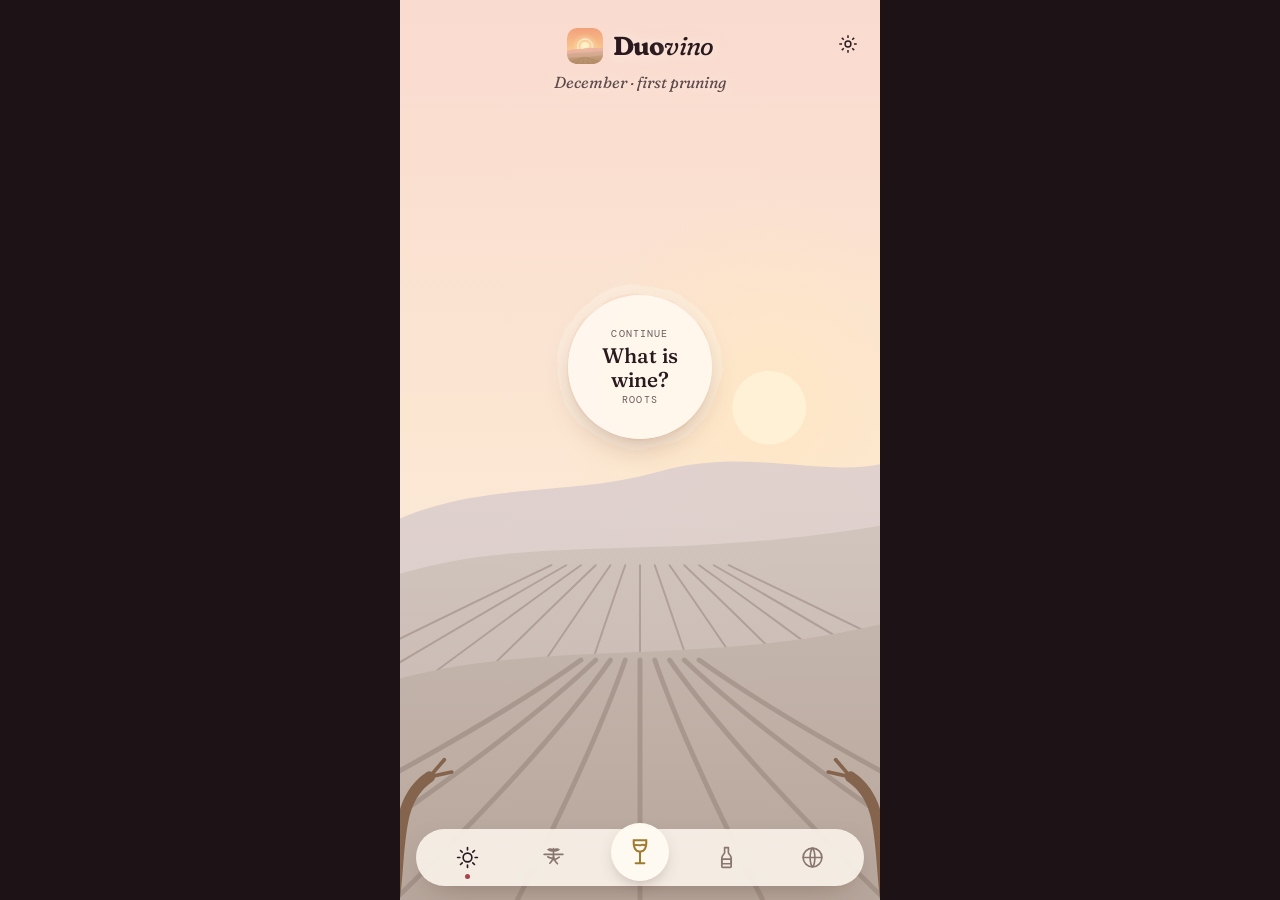
==== index.html @ 75fb07a3 "Add the Limestone chapter and the aromatic & classic whites - Roots, Limestone (3.1–3.7): making whi" ====
<!doctype html>
<html lang="en">
<head>
  <meta charset="utf-8">
  <meta name="viewport" content="width=device-width, initial-scale=1, viewport-fit=cover">
  <meta name="theme-color" content="#fbf6ea">
  <meta name="apple-mobile-web-app-capable" content="yes">
  <meta name="apple-mobile-web-app-status-bar-style" content="default">
  <meta name="apple-mobile-web-app-title" content="Duovino">
  <title>Duovino</title>
  <link rel="manifest" href="manifest.webmanifest">
  <link rel="icon" href="icon.svg" type="image/svg+xml">
  <link rel="apple-touch-icon" href="icon.svg">
  <link rel="preconnect" href="https://fonts.googleapis.com">
  <link rel="preconnect" href="https://fonts.gstatic.com" crossorigin>
  <link href="https://fonts.googleapis.com/css2?family=DM+Mono:wght@400;500&family=Fraunces:ital,opsz,wght,SOFT,WONK@0,9..144,300..800,0..100,0..1;1,9..144,300..800,0..100,0..1&display=swap" rel="stylesheet">
  <link rel="stylesheet" href="styles.css">
</head>
<body>
  <!-- Shared SVG filters: organic wine-stain edges and paper grain -->
  <svg width="0" height="0" style="position:absolute" aria-hidden="true">
    <defs>
      <filter id="stain" x="-20%" y="-20%" width="140%" height="140%">
        <feTurbulence type="fractalNoise" baseFrequency="0.035" numOctaves="2" seed="7" result="n"/>
        <feDisplacementMap in="SourceGraphic" in2="n" scale="7" xChannelSelector="R" yChannelSelector="G"/>
      </filter>
      <filter id="wobble" x="-10%" y="-10%" width="120%" height="120%">
        <feTurbulence type="fractalNoise" baseFrequency="0.06" numOctaves="1" seed="2" result="n"/>
        <feDisplacementMap in="SourceGraphic" in2="n" scale="2.5"/>
      </filter>
      <filter id="mapwobble" x="-5%" y="-5%" width="110%" height="110%">
        <feTurbulence type="fractalNoise" baseFrequency="0.02" numOctaves="2" seed="4" result="n"/>
        <feDisplacementMap in="SourceGraphic" in2="n" scale="6"/>
      </filter>
      <filter id="paper">
        <feTurbulence type="fractalNoise" baseFrequency=".8" numOctaves="3" result="n"/>
        <feColorMatrix in="n" values="0 0 0 0 .45  0 0 0 0 .35  0 0 0 0 .25  0 0 0 .07 0"/>
        <feComposite in2="SourceGraphic" operator="in"/>
      </filter>
      <pattern id="dust" width="6" height="6" patternUnits="userSpaceOnUse">
        <circle cx="1" cy="1" r=".7" fill="#d9d2c4"/><circle cx="4" cy="3.5" r=".5" fill="#cfc6b6"/><circle cx="2.5" cy="5" r=".4" fill="#e6dfd2"/>
      </pattern>
    </defs>
  </svg>
  <main id="app" aria-live="polite"></main>
  <div id="overlay"></div>
  <script src="data.js"></script>
  <script src="syllabus.js"></script>
  <script src="champagne.js"></script>
  <script src="wines.js"></script>
  <script src="grapes.js"></script>
  <script src="grapes-core.js"></script>
  <script src="grapes-med.js"></script>
  <script src="grapes-aromatic.js"></script>
  <script src="labels.js"></script>
  <script src="scenes.js"></script>
  <script src="app.js"></script>
</body>
</html>
---- styles.css ----
/* Duovino: paper, ink, wine. */
:root {
  --ink: #2a1a1f;
  --ink-soft: #6a5458;
  --paper: #f5eee2;
  --paper-2: #ece2d1;
  --wine: #7b2a2a;
  --serif: 'Fraunces', 'Iowan Old Style', Georgia, serif;
  --mono: 'DM Mono', ui-monospace, 'SF Mono', Menlo, monospace;
  --grain: url("data:image/svg+xml;utf8,<svg xmlns='http://www.w3.org/2000/svg' width='160' height='160'><filter id='n'><feTurbulence type='fractalNoise' baseFrequency='.9' numOctaves='3' stitchTiles='stitch'/><feColorMatrix values='0 0 0 0 .2  0 0 0 0 .12  0 0 0 0 .1  0 0 0 .09 0'/></filter><rect width='100%' height='100%' filter='url(%23n)'/></svg>");
  --safe-top: env(safe-area-inset-top, 0px);
  --safe-bot: env(safe-area-inset-bottom, 0px);
}
* { box-sizing: border-box; -webkit-tap-highlight-color: transparent; }
html, body { margin: 0; }
body {
  background: #1d1215;
  color: var(--ink);
  font-family: var(--serif);
  font-optical-sizing: auto;
  font-variation-settings: 'SOFT' 50;
  -webkit-font-smoothing: antialiased;
}
#app { max-width: 480px; margin: 0 auto; min-height: 100dvh; background: var(--paper) var(--grain); position: relative; overflow-x: hidden; }
button { font: inherit; color: inherit; background: none; border: 0; padding: 0; cursor: pointer; }
.mono, .eyebrow, .zone-label { font-family: var(--mono); letter-spacing: .08em; text-transform: uppercase; font-size: 11px; }
.eyebrow { color: var(--ink-soft); margin: 0 0 6px; }
h1, h2, h3 { font-weight: 600; margin: 0; letter-spacing: -.01em; }
em { font-style: italic; }

.icon-btn { width: 40px; height: 40px; display: grid; place-items: center; border-radius: 50%; color: inherit; }
.icon-btn:active { background: rgba(0,0,0,.08); }
.primary {
  display: block; width: 100%; padding: 16px 20px; border-radius: 999px;
  background: var(--ink); color: var(--paper); font-weight: 600; font-size: 17px;
  box-shadow: 0 3px 0 rgba(0,0,0,.25); transition: transform .1s;
}
.primary:active { transform: translateY(2px); box-shadow: 0 1px 0 rgba(0,0,0,.25); }
.link-btn { display: block; margin: 14px auto 0; font-family: var(--mono); font-size: 12px; text-decoration: underline; text-underline-offset: 3px; color: var(--ink-soft); }
.link-btn.danger { color: #9a2a2a; margin-left: 0; }

/* ========== HOME ========== */
.sky { position: relative; padding: calc(14px + var(--safe-top)) 20px 0; color: #fffaf1; overflow: hidden; transition: background .6s; }
.sky::after { content: ''; position: absolute; inset: 0; background: var(--grain); pointer-events: none; opacity: .6; }
.sky-dormant { background: linear-gradient(180deg, #5d6a78 0%, #8d97a0 55%, #b8b3a9 100%); }
.sky-bud { background: linear-gradient(180deg, #7aa3c2 0%, #b9d1d6 60%, #dfe0c6 100%); }
.sky-leaf, .sky-flower { background: linear-gradient(180deg, #4f8fbf 0%, #9cc7da 60%, #e5e2bf 100%); }
.sky-fruit { background: linear-gradient(180deg, #3f86c0 0%, #9fcbe0 55%, #f1e1a6 100%); }
.sky-veraison { background: linear-gradient(180deg, #4a7fb0 0%, #c9b8a8 60%, #edc489 100%); }
.sky-harvest { background: linear-gradient(180deg, #6c86a8 0%, #e0b779 55%, #f0cf86 100%); }
.sky-fall { background: linear-gradient(180deg, #6c6f86 0%, #c58f6c 55%, #e1b178 100%); }
.wx-frost::before { content: ''; position: absolute; inset: 0; box-shadow: inset 0 0 60px 10px rgba(235,244,250,.55); pointer-events: none; z-index: 1; }
.top { display: flex; justify-content: space-between; align-items: center; position: relative; z-index: 2; }
.wordmark { font-size: 30px; font-weight: 700; letter-spacing: -.03em; font-variation-settings: 'SOFT' 100, 'WONK' 1; }
.wordmark em { font-weight: 400; }
.season { display: flex; gap: 12px; align-items: flex-start; margin-top: 18px; position: relative; z-index: 2; }
.season .eyebrow { color: rgba(255,250,241,.8); }
.season h2 { font-size: 38px; line-height: 1; font-weight: 500; font-style: italic; font-variation-settings: 'SOFT' 100, 'WONK' 1; }
.season .note { margin: 8px 0 0; font-size: 16px; line-height: 1.4; opacity: .92; max-width: 30ch; }
.wx { width: 78px; flex: none; margin-left: auto; }
.wx.sun .rays { transform-origin: 40px 40px; animation: spin 30s linear infinite; }
.wx.cloud { animation: drift 7s ease-in-out infinite alternate; }
@keyframes spin { to { transform: rotate(360deg); } }
@keyframes drift { to { transform: translateX(8px); } }

.vintage { position: relative; z-index: 2; margin-top: 18px; padding: 12px 14px; border: 1px solid rgba(255,250,241,.45); border-radius: 14px; backdrop-filter: blur(4px); background: rgba(255,255,255,.1); }
.vintage-head { display: flex; justify-content: space-between; align-items: baseline; }
.vintage-rating { font-style: italic; font-size: 20px; }
.week { display: flex; gap: 6px; margin: 10px 0 8px; }
.day { flex: 1; height: 10px; border-radius: 6px; background: rgba(255,250,241,.25); }
.day.on { background: #fffaf1; box-shadow: 0 0 10px rgba(255,240,200,.8); }
.day.future { background: transparent; border: 1px dashed rgba(255,250,241,.4); }
.day.today:not(.on) { outline: 1.5px solid #fffaf1; outline-offset: 1px; }
.wx-text { margin: 0; font-size: 14px; opacity: .9; }
.vine-svg { display: block; width: calc(100% + 40px); margin: 6px -20px 0; position: relative; z-index: 2; }


/* ========== TABS ========== */
.tabview { padding-bottom: calc(84px + var(--safe-bot)); min-height: 100dvh; }
.tabbar {
  position: fixed; bottom: 0; left: 50%; transform: translateX(-50%); z-index: 30;
  width: 100%; max-width: 480px; display: grid; grid-template-columns: repeat(4, 1fr);
  padding: 8px 10px calc(8px + var(--safe-bot)); background: rgba(245,238,226,.92); backdrop-filter: blur(10px);
  border-top: 1px solid #e3d6c1;
}
.tab { position: relative; display: flex; flex-direction: column; align-items: center; gap: 3px; padding: 6px 0; color: #9a8781; text-decoration: none; font-family: var(--mono); font-size: 10px; letter-spacing: .1em; text-transform: uppercase; border-radius: 14px; }
.tab svg { width: 26px; height: 26px; }
.tab.on { color: var(--ink); }
.tab.on::before { content: ''; position: absolute; top: 2px; width: 40px; height: 40px; border-radius: 50%; background: rgba(123,42,42,.14); filter: url(#stain); z-index: -1; }
.badge-dot { position: absolute; top: 2px; left: calc(50% + 8px); min-width: 18px; height: 18px; padding: 0 5px; border-radius: 9px; background: #f0c76a; color: var(--ink); font-style: normal; font-size: 10px; display: grid; place-items: center; }
.tab-head { padding: 6px 4px 0; }
.tab-head h1, .roots-head h1 { font-size: 34px; font-weight: 500; font-style: italic; font-variation-settings: 'SOFT' 100, 'WONK' 1; }
.cellar .tab-head .eyebrow { color: #a8918c; }

/* ========== TODAY ========== */
.zone-label { margin: 22px 0 12px; color: var(--ink-soft); }
.today-body { padding: 22px 16px 10px; }
.next-card {
  display: flex; flex-direction: column; gap: 6px; width: 100%; text-align: left; padding: 20px; border-radius: 22px;
  background: var(--cw); color: #fff8ec; position: relative; overflow: hidden;
  box-shadow: 0 4px 0 color-mix(in srgb, var(--cw) 70%, #000), 0 18px 34px -16px var(--cw);
}
.next-card::after { content: ''; position: absolute; right: -40px; bottom: -40px; width: 150px; height: 150px; border-radius: 50%; border: 10px solid rgba(255,255,255,.12); filter: url(#stain); }
.next-card:active { transform: translateY(2px); }
.nc-eyebrow { opacity: .8; }
.nc-title { font-size: 27px; line-height: 1.1; font-weight: 500; }
.nc-title em { font-family: var(--mono); font-style: normal; font-size: 15px; opacity: .75; vertical-align: 5px; margin-right: 4px; }
.nc-sub { font-size: 16px; opacity: .9; }
.nc-meta { font-size: 10px; opacity: .75; margin-top: 4px; }
.nc-cta { align-self: flex-start; margin-top: 10px; padding: 11px 18px; border-radius: 99px; background: #fff8ec; color: var(--ink); font-weight: 600; }
.next-card.soon { background: #fffaf2; color: var(--ink); border: 1.5px dashed #cdbca2; box-shadow: none; }
.ch-strip { display: flex; align-items: center; gap: 10px; width: 100%; margin-top: 12px; padding: 12px 14px; border-radius: 16px; background: #fffaf2; border: 1px solid #e3d6c1; color: var(--ink-soft); }
.ch-strip .mono { font-size: 10px; white-space: nowrap; overflow: hidden; text-overflow: ellipsis; }
.ch-dots { display: flex; gap: 5px; flex: 1; justify-content: flex-end; }
.ch-dots i { width: 12px; height: 12px; border-radius: 50%; border: 1.5px solid #cdbca2; }
.ch-dots i.done { background: var(--wine); border-color: var(--wine); }
.ch-dots i.current { border-color: var(--wine); box-shadow: 0 0 0 3px rgba(123,42,42,.18); }
.ch-dots i.soon { border-style: dashed; }
.cellar-nudge { display: flex; align-items: center; gap: 14px; width: 100%; text-align: left; margin-top: 12px; padding: 14px 16px; border-radius: 18px; background: #2b1c1f; color: #f2e6d6; }
.cn-bottles { display: flex; gap: 2px; flex: none; }
.cn-bottles .bottle { width: 20px; }
.cn-text { display: flex; flex-direction: column; gap: 3px; }
.cn-text strong { font-size: 17px; font-weight: 600; }
.cn-text span { font-size: 13px; color: #cdb9b2; }
.flight-card {
  position: relative; display: flex; align-items: center; gap: 14px; width: 100%; text-align: left;
  padding: 12px 16px 12px 10px; margin-bottom: 10px; border-radius: 18px;
  background: #fffaf2; border: 1px solid #e3d6c1; box-shadow: 0 2px 0 #e3d6c1; overflow: hidden;
}
.flight-card:active { transform: scale(.98); }
.flight-card.in-season { border-color: var(--fw); box-shadow: 0 2px 0 var(--fw), 0 10px 30px -14px var(--fw); }
.fc-ring { flex: none; display: grid; }
.fc-text { display: flex; flex-direction: column; gap: 3px; flex: 1; min-width: 0; }
.fc-text strong { font-size: 18px; line-height: 1.15; font-weight: 600; }
.fc-text > span:not(.badge) { font-size: 14px; color: var(--ink-soft); }
.badge { align-self: flex-start; font-family: var(--mono); font-size: 10px; letter-spacing: .1em; text-transform: uppercase; padding: 3px 8px; border-radius: 99px; background: var(--fw); color: var(--ink); }
.swatch { position: absolute; right: -18px; top: -18px; width: 56px; height: 56px; border-radius: 50%; background: var(--fw); opacity: .35; filter: url(#stain); }
.ring { display: block; overflow: visible; }
.ring-label { font-family: var(--mono); font-size: 18px; fill: var(--ink); }
.rack { display: flex; justify-content: center; align-items: flex-end; gap: 6px; min-height: 100px; padding-bottom: 6px; border-bottom: 6px solid #5a3b2c; box-shadow: 0 6px 0 #3a261c; }
.rack .bottle { width: 30px; }
.foot { text-align: center; color: #a8918c; padding: 18px 0 10px; margin: 0; }

/* ========== ROOTS ========== */
.roots-tab { background: #3b281f; color: #f4e7c9; }
.roots-head { padding: calc(22px + var(--safe-top)) 20px 6px; background: linear-gradient(#e8dcc6, #d9c9ad); color: var(--ink); }
.roots-head p { font-size: 15px; line-height: 1.45; margin: 8px 0 0; }
.roots-stats { display: flex; gap: 14px; flex-wrap: wrap; margin-top: 14px; color: var(--ink-soft); font-size: 10px; }
.roots-stats strong { color: var(--ink); font-size: 12px; }
.vine-top { background: linear-gradient(#d9c9ad, #d9c9ad 70%, transparent 70%); }
.vine-top .vine-svg { display: block; width: 100%; margin-bottom: -4px; }
.ch-band { position: relative; background: var(--sc) var(--grain); color: #fff8ea; border-top: 3px dashed rgba(0,0,0,.2); padding-bottom: 10px; }
.ch-band.ch2, .ch-band.ch4 { color: #2e211b; }
.ch-band.closed .ch-head, .ch-band.closed .soil-fact { opacity: .65; }
.ch-head { padding: 22px 20px 6px; text-align: center; }
.ch-head .mono { opacity: .8; }
.ch-head h2 { font-size: 28px; font-weight: 500; font-style: italic; margin: 4px 0 6px; font-variation-settings: 'SOFT' 100, 'WONK' 1; }
.ch-head p { margin: 0 auto; max-width: 30ch; font-size: 15px; line-height: 1.4; }
.path { position: relative; }
.path ol { list-style: none; margin: 0; padding: 0; }
.path-svg { position: absolute; left: 50%; top: 0; margin-left: -150px; overflow: visible; }
.p-dash { fill: none; stroke: currentColor; stroke-width: 2; stroke-dasharray: 2 7; stroke-linecap: round; opacity: .45; }
.p-solid { fill: none; stroke: #f4e7c9; stroke-width: 5; stroke-linecap: round; }
.ch2 .p-solid, .ch4 .p-solid { stroke: #5a3b28; }
.node { position: absolute; left: 0; right: 0; height: 96px; }
.node-btn {
  position: absolute; top: 48px; transform: translate(-50%, -50%); width: 60px; height: 60px; border-radius: 50%;
  display: grid; place-items: center; z-index: 2; transition: transform .15s;
}
.node-btn:active { transform: translate(-50%, -50%) scale(.94); }
.node-btn > * { grid-area: 1 / 1; }
.nb-num { font-family: var(--mono); font-size: 14px; font-weight: 500; }
.node.done .node-btn { background: rgba(0,0,0,.28); color: #f4e7c9; }
.node.done .ring { width: 64px; height: 64px; }
.node.current .node-btn { width: 70px; height: 70px; background: var(--cw); color: #fff8ec; box-shadow: 0 0 0 5px rgba(255,248,236,.85), 0 0 30px 6px rgba(255,240,200,.55); animation: beckon 2.4s ease-in-out infinite; }
.node.current .nb-num { font-size: 17px; }
@keyframes beckon { 50% { box-shadow: 0 0 0 8px rgba(255,248,236,.5), 0 0 40px 10px rgba(255,240,200,.35); } }
.node.locked .node-btn { background: rgba(0,0,0,.22); color: currentColor; opacity: .7; }
.node.soon .node-btn { border: 2px dashed currentColor; opacity: .55; background: var(--sc); }
.node.checkpoint .node-btn { border-radius: 14px; transform: translate(-50%, -50%) rotate(45deg); width: 48px; height: 48px; background: rgba(0,0,0,.25); }
.node.checkpoint .nb-num { transform: rotate(-45deg); font-size: 18px; }
.node.checkpoint.current .node-btn { background: #f0c76a; color: var(--ink); width: 54px; height: 54px; }
.node-label { position: absolute; top: 48px; transform: translateY(-50%); display: flex; flex-direction: column; gap: 1px; max-width: 170px; text-shadow: 0 1px 4px rgba(0,0,0,.35); }
.ch2 .node-label, .ch4 .node-label { text-shadow: 0 0 8px rgba(255,255,255,.6); }
.node-label.left { text-align: right; align-items: flex-end; }
.node-label .mono { font-size: 9px; opacity: .8; }
.node-label strong { font-size: 16px; line-height: 1.15; font-weight: 600; }
.node-label > span:last-child { font-size: 12px; opacity: .8; line-height: 1.25; }
.node.locked .node-label, .node.soon .node-label { opacity: .6; }
.node.current .node-label .mono { opacity: 1; font-weight: 500; }
.soil-fact { margin: 6px 20px 16px; padding: 12px 14px; border-radius: 14px; background: rgba(0,0,0,.18); font-size: 14px; line-height: 1.4; }
.ch2 .soil-fact, .ch4 .soil-fact { background: rgba(255,255,255,.35); }
.soil-fact .mono { display: block; font-size: 9px; opacity: .8; margin-bottom: 3px; }
.roots-tab .foot { background: #4a4441; color: #b9aea8; }

/* ========== LESSON ========== */
.mini-glass { color: var(--ink); flex: none; }
.mini-glass rect { transition: y .45s cubic-bezier(.3,.7,.3,1); }
.lesson-view { display: flex; flex-direction: column; }
.lstage { flex: 1; position: relative; padding-top: 14px; touch-action: pan-y; }
.lcard {
  position: relative; padding: 24px 22px; border-radius: 26px; background: #fffaf2 var(--grain);
  border: 1px solid #e3d6c1; box-shadow: 0 3px 0 #e3d6c1, 0 22px 40px -24px rgba(42,26,31,.5);
  animation: cardIn .35s cubic-bezier(.2,.8,.3,1);
}
.lcard.back { animation-name: cardBack; }
@keyframes cardIn { from { opacity: 0; transform: translateX(40px) rotate(2deg); } }
@keyframes cardBack { from { opacity: 0; transform: translateX(-40px) rotate(-2deg); } }
.lcard h2 { font-size: 26px; line-height: 1.15; font-weight: 500; margin-bottom: 10px; font-variation-settings: 'SOFT' 100; }
.lbody { font-size: 18px; line-height: 1.5; margin: 0; }
.lbody b, .try-answer b, .layer b { font-weight: 650; background: linear-gradient(transparent 62%, color-mix(in srgb, var(--fw) 45%, transparent) 62%); }
.big { margin: 4px 0 16px; padding: 16px 12px; text-align: center; font-size: 25px; line-height: 1.2; font-weight: 500; font-style: italic; border-radius: 16px; background: color-mix(in srgb, var(--fw) 22%, transparent); font-variation-settings: 'SOFT' 100, 'WONK' 1; }
.art { display: block; width: 100%; max-height: 170px; margin: 0 0 12px; color: var(--ink); }
.try { margin-top: 18px; padding: 16px; border-radius: 18px; border: 1.5px dashed var(--fw); background: color-mix(in srgb, var(--fw) 10%, transparent); }
.try .mono { margin: 0 0 4px; color: var(--ink-soft); }
.try-prompt { font-size: 19px; font-style: italic; margin: 0 0 12px; }
.reveal-btn { padding: 10px 16px; border-radius: 99px; background: var(--ink); color: var(--paper); font-weight: 600; }
.try-answer { margin: 0; font-size: 17px; line-height: 1.5; animation: rise .35s; }
.compare { display: grid; grid-template-columns: 1fr 1fr; gap: 10px; margin-top: 16px; }
.compare .col { padding: 14px 12px; border-radius: 16px; background: color-mix(in srgb, var(--fw) 14%, #fff); }
.compare .col:last-child { background: color-mix(in srgb, var(--fw) 34%, #fff); }
.compare h3 { font-family: var(--mono); font-size: 11px; text-transform: uppercase; letter-spacing: .1em; font-weight: 500; margin-bottom: 8px; }
.compare ul { margin: 0; padding: 0; list-style: none; display: flex; flex-direction: column; gap: 6px; }
.compare li { font-size: 15px; line-height: 1.3; }
.scale { position: relative; margin: 52px 6px 30px; height: 14px; }
.scale-bar { position: absolute; inset: 0; border-radius: 7px; background: linear-gradient(90deg, color-mix(in srgb, var(--fw) 15%, #fff), var(--fw)); filter: url(#wobble); }
.mark { position: absolute; top: 7px; width: 0; animation: rise .4s backwards; }
.mark::before { content: ''; position: absolute; left: -6px; top: -6px; width: 12px; height: 12px; border-radius: 50%; background: var(--ink); border: 2px solid #fffaf2; }
.mark span { position: absolute; left: 50%; transform: translateX(-50%); white-space: nowrap; font-size: 13px; font-weight: 600; }
.mark.above span { bottom: 14px; }
.mark.below span { top: 14px; }
.mark:first-of-type span { transform: translateX(-20%); }
.mark:last-of-type span { transform: translateX(-80%); }
.scale-ends { position: absolute; left: 0; right: 0; top: 46px; display: flex; justify-content: space-between; color: var(--ink-soft); font-size: 10px; }
.layers { display: flex; flex-direction: column; margin-top: 14px; border-radius: 16px; overflow: hidden; }
.layer { padding: 12px 14px; animation: rise .4s backwards; }
.layer.l0 { background: color-mix(in srgb, var(--fw) 18%, #fff); }
.layer.l1 { background: color-mix(in srgb, var(--fw) 38%, #fff); }
.layer.l2 { background: color-mix(in srgb, var(--fw) 62%, #2a1a1f); color: #fff8ec; }
.layer .mono { font-size: 10px; opacity: .8; }
.layer p { margin: 2px 0 0; font-size: 15px; line-height: 1.35; }
.lnav { position: sticky; bottom: 0; display: flex; align-items: center; gap: 12px; padding: 16px 0 calc(6px + var(--safe-bot)); }
.lnav .primary { width: auto; flex: none; padding: 14px 24px; }
.ghost-btn { padding: 14px 6px; font-family: var(--mono); font-size: 12px; text-transform: uppercase; letter-spacing: .1em; color: var(--ink-soft); }
.ghost-btn:disabled { opacity: .3; }
.ldots { flex: 1; display: flex; justify-content: center; gap: 6px; }
.ldots i { width: 8px; height: 8px; border-radius: 50%; background: #dccdb5; transition: all .3s; }
.ldots i.on { background: var(--fw); }
.ldots i.on:last-of-type { width: 20px; border-radius: 4px; }
.interlude .il-body { position: relative; text-align: center; padding-top: 50px; }
.il-body .botty { width: 96px; height: 96px; }
.il-body h2 { font-size: 40px; font-style: italic; font-weight: 500; margin-bottom: 12px; }
.il-body p:not(.eyebrow) { font-size: 17px; line-height: 1.5; margin: 0 auto 28px; max-width: 32ch; }

/* sort */
.sort-stage { display: flex; flex-direction: column; align-items: center; gap: 10px; min-height: 110px; justify-content: center; }
.sort-card { padding: 16px 26px; border-radius: 18px; font-size: 24px; font-weight: 500; background: #fffaf2; border: 1.5px solid var(--fw); box-shadow: 0 4px 0 var(--fw), 0 16px 30px -16px var(--fw); animation: drop .35s cubic-bezier(.2,.9,.3,1.3); }
@keyframes drop { from { opacity: 0; transform: translateY(-24px) scale(.9); } }
.sort-stage .mono { color: var(--ink-soft); }
.buckets { display: grid; gap: 10px; margin-top: 14px; }
.buckets.n2 { grid-template-columns: 1fr 1fr; }
.buckets.n3 { grid-template-columns: 1fr 1fr 1fr; }
.bucket { display: flex; flex-direction: column; align-items: center; gap: 8px; min-height: 150px; padding: 14px 8px; border-radius: 0 0 26px 26px; border: 2px solid var(--ink); border-top-width: 0; background: linear-gradient(transparent, color-mix(in srgb, var(--fw) 18%, transparent)); }
.bucket strong { font-family: var(--mono); font-size: 12px; font-weight: 500; text-transform: uppercase; letter-spacing: .1em; }
.b-items { display: flex; flex-direction: column; gap: 4px; align-items: center; }
.b-items em { font-style: normal; font-size: 14px; padding: 3px 9px; border-radius: 99px; background: #e5efcf; animation: rise .3s; }
.b-items em.no { background: #f5d6d2; text-decoration: line-through; }
.bucket.shake { animation: shake .35s; }
.bucket.pulse { animation: settle .5s; }

/* slider */
.slider-q { padding-top: 26px; }
.slider-wrap { position: relative; height: 44px; }
.target { position: absolute; top: 4px; bottom: 4px; border-radius: 10px; background: rgba(127,154,69,.35); border: 2px dashed #7f9a45; animation: fade .3s; }
.range { -webkit-appearance: none; appearance: none; position: relative; width: 100%; height: 44px; background: transparent; margin: 0; }
.range::-webkit-slider-runnable-track { height: 16px; border-radius: 8px; background: linear-gradient(90deg, color-mix(in srgb, var(--fw) 15%, #fff), var(--fw)); }
.range::-moz-range-track { height: 16px; border-radius: 8px; background: linear-gradient(90deg, color-mix(in srgb, var(--fw) 15%, #fff), var(--fw)); }
.range::-webkit-slider-thumb { -webkit-appearance: none; width: 38px; height: 38px; margin-top: -11px; border-radius: 50%; background: var(--ink); border: 4px solid #fffaf2; box-shadow: 0 3px 10px rgba(0,0,0,.3); }
.range::-moz-range-thumb { width: 30px; height: 30px; border-radius: 50%; background: var(--ink); border: 4px solid #fffaf2; }
.ends { display: flex; justify-content: space-between; margin: 8px 0 28px; color: var(--ink-soft); }

/* recall */
.recall { text-align: center; }
.r-bottle { width: 64px; margin: 0 auto 8px; }
.r-bottle .bottle { width: 64px; }
.r-name { color: var(--ink-soft); margin: 0 0 4px; }
.recall .review-a { text-align: left; }
.recall .judge { margin-top: 4px; }

/* unit preview */
.steps { list-style: none; padding: 0; margin: 0 0 18px; display: flex; flex-direction: column; gap: 8px; }
.steps li { padding: 12px 14px; border-radius: 14px; background: color-mix(in srgb, var(--fw) 14%, #fffaf2); font-size: 15px; }
.steps .mono { display: block; font-size: 10px; color: var(--ink-soft); margin-bottom: 2px; }

/* bottles */
.bottle { display: block; overflow: visible; }
.bl-name { font-family: var(--serif); font-size: 5.4px; font-weight: 600; fill: #2a1a1f; }
.bl-year { font-family: var(--mono); font-size: 4.4px; fill: #6a5458; }
.bottle.ready { animation: glow 2.2s ease-in-out infinite; }
@keyframes glow { 50% { filter: drop-shadow(0 0 7px rgba(240,199,106,.85)); } }
.bottle.corked { transform: rotate(-9deg); filter: saturate(.25) brightness(.8); }

/* ========== PLAYER ========== */
.player { position: relative; min-height: 100dvh; padding: calc(10px + var(--safe-top)) 18px calc(30px + var(--safe-bot)); }
.tint { position: absolute; inset: 0; background: radial-gradient(120% 70% at 50% 0%, color-mix(in srgb, var(--fw) 45%, transparent), transparent 70%); pointer-events: none; }
.p-top { position: relative; display: flex; align-items: center; gap: 10px; }
.p-title { flex: 1; display: flex; flex-direction: column; text-align: center; }
.p-title .mono { font-size: 10px; color: var(--ink-soft); }
.p-title strong { font-size: 16px; font-weight: 600; }
.q-body { position: relative; padding-top: 22px; animation: rise .35s ease-out; }
@keyframes rise { from { opacity: 0; transform: translateY(12px); } }
.q { font-size: 27px; line-height: 1.18; font-weight: 500; margin-bottom: 22px; font-variation-settings: 'SOFT' 100; }
.options { display: flex; flex-direction: column; gap: 10px; }
.options.grid2 { display: grid; grid-template-columns: 1fr 1fr; }
.opt {
  padding: 15px 16px; border-radius: 16px; text-align: left; font-size: 17px; line-height: 1.3;
  background: #fffaf2; border: 1.5px solid #dccdb5; box-shadow: 0 3px 0 #dccdb5; transition: transform .1s, background .2s;
}
.grid2 .opt { text-align: center; font-weight: 500; }
.opt:active { transform: translateY(2px); box-shadow: 0 1px 0 #dccdb5; }
.opt.right { background: #e5efcf; border-color: #7f9a45; box-shadow: 0 3px 0 #7f9a45; }
.opt.wrong { background: #f5d6d2; border-color: #a8443a; box-shadow: 0 3px 0 #a8443a; animation: shake .35s; }
@keyframes shake { 25% { transform: translateX(-5px); } 75% { transform: translateX(5px); } }

/* blind */
.glass-wrap { position: relative; width: 190px; height: 190px; margin: -6px auto 6px; touch-action: none; user-select: none; -webkit-user-select: none; cursor: grab; color: var(--ink); }
.glass-wrap.swirling { cursor: grabbing; }
.glass { position: absolute; inset: 16px 30px 0; width: calc(100% - 60px); height: calc(100% - 16px); }
.swirl-ring { position: absolute; inset: 0; transform: rotate(-90deg); }
.swirl-ring circle { fill: none; stroke: var(--fw); stroke-width: 3; stroke-linecap: round; filter: url(#stain); transition: stroke-dasharray .1s; }
.swirl-hint { position: absolute; left: 0; right: 0; bottom: -4px; text-align: center; font-size: 10px; color: var(--ink-soft); animation: pulse 2s infinite; }
.legs line { stroke: color-mix(in srgb, var(--fw) 70%, #fff); stroke-width: 1.2; opacity: 0; stroke-dasharray: 40; stroke-dashoffset: 40; }
.glass-wrap.opened .legs line { animation: legs 2.2s ease-in forwards; }
@keyframes legs { 10% { opacity: .8; } to { stroke-dashoffset: 0; opacity: 0; } }
.clues { list-style: none; margin: 10px 0 6px; padding: 0; display: flex; flex-direction: column; gap: 8px; }
.clue { padding: 10px 14px; border-radius: 14px; border: 1.5px dashed #cdbca2; color: #a8977e; transition: all .3s; }
.clue .mono { font-size: 10px; }
.clue p { margin: 3px 0 0; font-size: 16px; line-height: 1.35; font-style: italic; }
.clue.shown { border-style: solid; border-color: var(--fw); background: color-mix(in srgb, var(--fw) 16%, #fffaf2); color: var(--ink); font-style: normal; animation: rise .4s; }
.clue.shown p { font-style: normal; }
.blind-score { text-align: center; margin: 14px 0 12px; color: var(--ink-soft); }
.blind-score strong { color: var(--ink); }
.blind .link-btn { margin-top: 4px; }

/* label */
.wine-label { margin: 0 auto; max-width: 300px; padding: 10px; background: #fbf5e7 var(--grain); border-radius: 4px; box-shadow: 0 10px 30px -10px rgba(42,26,31,.4), 0 1px 0 #dccdb5; transform: rotate(-1.2deg); }
.lbl-border { border: 1.5px solid var(--ink); outline: 1px solid var(--ink); outline-offset: 3px; padding: 22px 14px; text-align: center; display: flex; flex-direction: column; gap: 10px; }
.label-italy .lbl-border { border-color: #7b2a2a; outline-color: #7b2a2a; border-radius: 50% 50% 4px 4px / 18% 18% 4px 4px; }
.label-burgundy .lbl-border { border-width: 3px; outline-style: double; }
.lbl-line { display: flex; justify-content: center; flex-wrap: wrap; gap: 6px 10px; }
.term { padding: 2px 6px; border-radius: 6px; font-size: 17px; letter-spacing: .04em; border-bottom: 1px dotted rgba(42,26,31,.35); transition: background .2s; }
.term.big { font-size: 34px; font-weight: 500; font-style: italic; letter-spacing: -.01em; font-variation-settings: 'SOFT' 100, 'WONK' 1; }
.term.small { font-size: 11px; font-family: var(--mono); text-transform: uppercase; }
.term:active { background: color-mix(in srgb, var(--fw) 30%, transparent); }
.term.right { background: #e5efcf; outline: 2px solid #7f9a45; }
.term.wrong { background: #f5d6d2; outline: 2px solid #a8443a; animation: shake .35s; }
.hint { text-align: center; color: var(--ink-soft); margin-top: 20px; }

/* order */
.slots { list-style: none; padding: 0; margin: 0 0 18px; display: flex; flex-direction: column; gap: 8px; }
.slot { display: flex; align-items: center; gap: 12px; min-height: 52px; padding: 0 14px; border-radius: 14px; border: 1.5px dashed #cdbca2; cursor: pointer; }
.slot .mono { width: 22px; height: 22px; border-radius: 50%; display: grid; place-items: center; background: var(--paper-2); font-size: 11px; }
.slot.filled { border-style: solid; background: #fffaf2; border-color: var(--fw); }
.slot b { font-weight: 500; font-size: 17px; }
.slot.right { background: #e5efcf; border-color: #7f9a45; }
.slot.wrong { background: #f5d6d2; border-color: #a8443a; }
.pool { display: flex; flex-wrap: wrap; gap: 8px; justify-content: center; }
.chip { padding: 11px 16px; border-radius: 99px; background: #fffaf2; border: 1.5px solid #dccdb5; box-shadow: 0 3px 0 #dccdb5; font-size: 16px; }
.chip.used { opacity: .25; pointer-events: none; }

/* feedback sheet */
.sheet { position: fixed; left: 0; right: 0; bottom: 0; z-index: 20; display: flex; justify-content: center; transform: translateY(105%); transition: transform .38s cubic-bezier(.2,.9,.3,1.15); }
.sheet.up { transform: none; }
.sheet-in { width: 100%; max-width: 480px; padding: 20px 20px calc(20px + var(--safe-bot)); border-radius: 24px 24px 0 0; box-shadow: 0 -10px 40px rgba(42,26,31,.25); }
.sheet.ok .sheet-in { background: #eef3dd var(--grain); }
.sheet.bad .sheet-in { background: #f8e3dd var(--grain); }
.sheet-head { display: flex; align-items: center; gap: 12px; margin-bottom: 8px; }
.sheet-head h3 { font-size: 21px; line-height: 1.2; font-style: italic; font-weight: 500; }
.gain { margin: 4px 0 0; color: #5e7a2f; }
.sheet p { font-size: 16px; line-height: 1.45; margin: 0 0 16px; }
.correction { font-weight: 600; }
.botty { width: 58px; height: 58px; flex: none; animation: bob 2.4s ease-in-out infinite; }
.sheet.bad .botty .mouth { transform: scaleY(-1); transform-origin: 32px 45px; }
@keyframes bob { 50% { transform: translateY(-4px) rotate(-4deg); } }

/* results */
.res { position: relative; text-align: center; padding-top: 30px; }
.res h2 { font-size: 30px; font-weight: 500; font-style: italic; margin-bottom: 10px; }
.big-ring { position: relative; width: 200px; margin: 10px auto 14px; animation: stainIn 1s ease-out; }
@keyframes stainIn { from { opacity: 0; transform: scale(1.2) rotate(-20deg); } }
.big-num { position: absolute; inset: 0; display: flex; flex-direction: column; justify-content: center; }
.big-num strong { font-size: 52px; font-weight: 500; }
.big-num .mono { font-size: 10px; color: var(--ink-soft); }
.res-stats { display: grid; grid-template-columns: repeat(3, 1fr); gap: 8px; margin: 10px 0 18px; }
.res-stats div { display: flex; flex-direction: column; gap: 4px; padding: 12px 6px; border-radius: 14px; background: rgba(255,250,242,.7); border: 1px solid #e3d6c1; }
.res-stats .mono { font-size: 9px; color: var(--ink-soft); }
.res-stats strong { font-size: 20px; font-weight: 600; }
.unlock { background: #3b281f; color: #f4e7c9; padding: 14px 16px; border-radius: 16px; margin-bottom: 14px; text-align: left; }
.unlock strong { display: block; font-size: 22px; font-style: italic; font-weight: 500; }
.unlock p { margin: 4px 0 0; font-size: 14px; line-height: 1.4; }
.laid { background: #2b1c1f; color: #f2e6d6; padding: 14px; border-radius: 16px; margin-bottom: 18px; }
.laid .mono { margin: 0 0 8px; color: #a8918c; font-size: 10px; }
.laid .rack { min-height: 90px; flex-wrap: wrap; }

/* ========== CELLAR ========== */
.cellar { min-height: 100dvh; background: #1f1416 var(--grain); color: #f2e6d6; padding: calc(18px + var(--safe-top)) 16px calc(100px + var(--safe-bot)); }
.cellar .p-title .mono { color: #a8918c; }
.cellar-intro { font-size: 15px; line-height: 1.45; color: #cdb9b2; margin: 18px 4px 12px; }
.cellar-intro em { color: #f0c76a; font-style: italic; }
.legend { display: flex; gap: 14px; margin: 0 4px 22px; color: #a8918c; }
.lg::before { content: ''; display: inline-block; width: 8px; height: 8px; border-radius: 50%; margin-right: 6px; vertical-align: 1px; }
.lg.ready::before { background: #f0c76a; box-shadow: 0 0 6px #f0c76a; }
.lg.corked::before { background: #8a7f7a; }
.lg.resting::before { background: #5a3b2c; }
.shelf { display: grid; grid-template-columns: repeat(4, 1fr); gap: 6px; align-items: end; padding: 14px 8px 4px; margin-bottom: 26px; border-bottom: 8px solid #5a3b2c; box-shadow: 0 8px 0 #3a261c, 0 22px 30px -10px #000; background: linear-gradient(transparent 60%, rgba(0,0,0,.25)); }
.slot-b { display: flex; flex-direction: column; align-items: center; gap: 6px; }
.slot-b .bottle { width: 44px; }
.slot-b .mono { font-size: 9px; color: #a8918c; }
.empty-cellar { text-align: center; padding: 40px 20px; }
.empty-cellar .botty { width: 90px; height: 90px; }
.empty-cellar p { font-size: 17px; line-height: 1.45; color: #cdb9b2; margin-bottom: 22px; }
.cellar .primary { background: #f2e6d6; color: var(--ink); }

/* modal */
.modal { position: fixed; inset: 0; z-index: 50; display: flex; align-items: flex-end; justify-content: center; background: rgba(20,10,12,.6); backdrop-filter: blur(3px); animation: fade .2s; }
@keyframes fade { from { opacity: 0; } }
.modal-card { position: relative; width: 100%; max-width: 480px; max-height: 92dvh; overflow: auto; padding: 26px 22px calc(26px + var(--safe-bot)); border-radius: 26px 26px 0 0; background: var(--paper) var(--grain); animation: rise .3s ease-out; }
.modal-card .close { position: absolute; top: 12px; right: 12px; }
.modal-card h2 { font-size: 30px; font-weight: 500; font-style: italic; margin-bottom: 12px; }
.mb-bottle { width: 70px; margin: 0 auto 14px; }
.mb-bottle .bottle { width: 70px; }
.mb-bottle.aged { animation: settle .8s ease-out; }
@keyframes settle { 0% { transform: translateY(-14px) rotate(4deg); } 60% { transform: translateY(2px); } }
.review-q { font-size: 19px; line-height: 1.35; margin: 0 0 16px; }
.review-a { padding: 14px 16px; border-radius: 14px; background: color-mix(in srgb, var(--fw) 22%, #fffaf2); border-left: 4px solid var(--fw); margin-bottom: 16px; animation: rise .3s; }
.review-a p { margin: 0; font-size: 16px; line-height: 1.45; }
.resting-note { color: var(--ink-soft); margin: 0 0 14px; }
.judge { display: grid; grid-template-columns: 1fr 1fr; gap: 10px; }
.judge[hidden], .review-a[hidden] { display: none; }
.judge .opt { text-align: center; }
.settings h2 { margin-bottom: 18px; }
.set-label { margin: 18px 0 8px; color: var(--ink-soft); }
.seg { display: flex; padding: 4px; border-radius: 99px; background: var(--paper-2); }
.seg button { flex: 1; padding: 10px; border-radius: 99px; font-size: 15px; }
.seg button.on { background: var(--ink); color: var(--paper); }
.set-note { font-size: 14px; color: var(--ink-soft); margin: 8px 0 0; }

@media (prefers-reduced-motion: reduce) {
  *, *::before, *::after { animation-duration: .01ms !important; animation-iteration-count: 1 !important; transition-duration: .01ms !important; }
  .root-main { stroke-dashoffset: 0; }
}
.ask { text-align: center; }
.ask .botty { width: 72px; height: 72px; }
.ask h2 { margin: 6px 0 8px; }

/* ========== WINE LIST (Track B) ========== */
.winelist { background: #2b1c1f var(--grain); }
.wl-head { padding: calc(22px + var(--safe-top)) 20px 18px; color: #f2e6d6; }
.wl-head .eyebrow { color: #c9a77a; }
.wl-head h1 { font-size: 40px; font-weight: 500; font-style: italic; letter-spacing: -.02em; font-variation-settings: 'SOFT' 100, 'WONK' 1; }
.wl-head p { font-size: 15px; line-height: 1.45; margin: 8px 0 0; color: #d8c6bc; }
.wl-head .roots-stats { color: #a8918c; }
.wl-head .roots-stats strong { color: #f2e6d6; }
.wl-card {
  margin: 0 12px 16px; padding: 22px 16px 14px; background: #fbf5e7 var(--grain); color: var(--ink);
  border-radius: 4px; box-shadow: 0 18px 40px -20px #000; position: relative;
  outline: 1px solid rgba(42,26,31,.35); outline-offset: -8px;
}
.wl-card::after { content: ''; position: absolute; top: -14px; right: 18px; width: 64px; height: 64px; border-radius: 50%; border: 5px solid rgba(123,42,42,.18); filter: url(#stain); pointer-events: none; }
.wl-country { text-align: center; font-size: 13px; font-family: var(--mono); font-weight: 500; letter-spacing: .3em; text-transform: uppercase; padding-bottom: 10px; margin: 0 8px 4px; border-bottom: 1px solid rgba(42,26,31,.25); }
.wl-sub { text-align: center; font-style: italic; color: var(--ink-soft); margin: 8px 0 4px; font-size: 14px; }
.wl-region { text-align: center; font-size: 20px; font-style: italic; font-weight: 500; margin: 18px 0 4px; font-variation-settings: 'SOFT' 100, 'WONK' 1; }
.wl-entries { list-style: none; margin: 0; padding: 0; }
.wl-entry { display: flex; align-items: flex-end; gap: 8px; width: 100%; padding: 9px 6px; text-align: left; border-radius: 8px; }
.wl-entry:active { background: rgba(123,42,42,.08); }
.wl-tag { flex: none; width: 38px; font-size: 9px; color: var(--ink-soft); padding-bottom: 3px; }
.wl-name { font-size: 16px; line-height: 1.2; font-weight: 500; max-width: 62%; }
.wl-name small { display: block; font-size: 12.5px; font-weight: 400; font-style: italic; color: var(--ink-soft); margin-top: 1px; }
.wl-leader { flex: 1; border-bottom: 1.5px dotted rgba(42,26,31,.4); margin-bottom: 6px; min-width: 14px; }
.wl-status { flex: none; min-width: 40px; display: grid; justify-items: end; align-items: end; }
.wl-status .ring { width: 30px; height: 30px; }
.wl-soon { font-size: 9px; color: #a8977e; padding-bottom: 3px; }
.wl-pour { font-family: var(--mono); font-size: 10px; letter-spacing: .1em; text-transform: uppercase; padding: 5px 10px; border-radius: 99px; background: var(--ink); color: var(--paper); animation: beckonSmall 2.4s ease-in-out infinite; }
@keyframes beckonSmall { 50% { box-shadow: 0 0 0 4px rgba(42,26,31,.15); } }
.wl-entry.soon .wl-name, .wl-entry.locked .wl-name { color: #8f7f78; font-weight: 400; }
.wl-entry.current .wl-name { font-weight: 650; }
.winelist .foot { color: #a8918c; padding: 8px 24px 20px; line-height: 1.6; }
.next-card.small .nc-title { font-size: 22px; }

/* lesson: label & facts cards */
.lcard .wine-label { margin: 6px auto 4px; }
.term.noted { border-bottom: 2px solid var(--fw); background: color-mix(in srgb, var(--fw) 14%, transparent); }
.term.picked { background: color-mix(in srgb, var(--fw) 40%, transparent); }
.term.static { cursor: default; border-bottom-color: transparent; }
.lnote { min-height: 44px; margin: 14px 0 0; padding: 10px 12px; border-radius: 12px; text-align: center; color: var(--ink-soft); }
.lnote.on { font-family: var(--serif); text-transform: none; letter-spacing: 0; font-size: 16px; line-height: 1.4; color: var(--ink); text-align: left; background: color-mix(in srgb, var(--fw) 16%, #fff); animation: rise .25s; }
.facts { margin: 14px 0 0; display: flex; flex-direction: column; border-top: 1px solid #e3d6c1; }
.facts div { display: grid; grid-template-columns: 96px 1fr; gap: 12px; padding: 11px 0; border-bottom: 1px solid #e3d6c1; animation: rise .35s backwards; }
.facts dt { font-size: 10.5px; padding-top: 3px; color: color-mix(in srgb, var(--fw) 70%, var(--ink)); }
.facts dd { margin: 0; font-size: 15.5px; line-height: 1.4; }
.layer.l3 { background: color-mix(in srgb, var(--fw) 80%, #2a1a1f); color: #fff8ec; }
.label-spain .lbl-border { border-color: #8b1a2b; outline-color: #c4842c; border-width: 2px; }
.label-spain .term.big { font-style: normal; font-weight: 700; letter-spacing: .08em; text-transform: uppercase; font-size: 30px; }

/* chain drill */
.chain .wine-label { transform: rotate(-1deg) scale(.92); margin-top: -8px; }
.chain-steps { display: flex; align-items: center; justify-content: center; list-style: none; padding: 0; margin: 14px 0 6px; }
.chain-steps i { width: 26px; height: 2px; background: #dccdb5; }
.chain-steps li span { display: grid; place-items: center; width: 26px; height: 26px; border-radius: 50%; border: 1.5px solid #cdbca2; font-size: 11px; }
.chain-steps li.now span { border-color: var(--fw); background: var(--fw); color: #fff8ec; }
.chain-steps li.past span { background: var(--ink); border-color: var(--ink); color: var(--paper); }
.chain-q { font-size: 20px; font-weight: 500; text-align: center; margin: 6px 0 14px; animation: rise .3s; }
.wl-status .ring-label { font-size: 40px; font-family: var(--serif); fill: var(--wine); }

/* drafts & Champagne labels */
.draft-banner { position: relative; margin: 10px 0 0; padding: 7px 12px; border-radius: 10px; background: #fbe7b7; color: #6a4a12; font-size: 10px; text-align: center; border: 1px dashed #c4842c; }
.draft-box { margin: 0 0 16px; padding: 12px 14px; border-radius: 14px; background: #fbe7b7; border: 1px dashed #c4842c; color: #4a3410; font-size: 14px; }
.draft-box .mono { margin: 0 0 6px; font-size: 10px; }
.draft-box p { margin: 0 0 6px; }
.draft-box ul { margin: 0; padding-left: 18px; }
.draft-box li { margin: 2px 0; line-height: 1.35; }
.buckets.n4 { grid-template-columns: 1fr 1fr; }
.buckets.n4 .bucket { min-height: 110px; }
.label-champagne { background: #fbf7ee var(--grain); }
.label-champagne .lbl-border { border: 1px solid #b8963e; outline: 3px double #b8963e; outline-offset: 4px; border-radius: 2px; }
.label-champagne .term.big { font-style: normal; font-weight: 400; letter-spacing: .22em; text-transform: uppercase; font-size: 26px; }
.label-back { max-width: 280px; background: #fff; transform: rotate(.8deg); }
.label-back .lbl-border { border: 0; outline: 0; text-align: left; align-items: stretch; padding: 14px 10px; gap: 4px; }
.label-back .lbl-line { justify-content: flex-start; }
.label-back .term { font-family: var(--mono); font-size: 12px; letter-spacing: 0; }
.checked-box { margin: 0 0 16px; padding: 12px 14px; border-radius: 14px; background: #eef3dd; border: 1px solid #a9bd7a; color: #34421a; font-size: 13.5px; line-height: 1.4; }
.checked-box p { margin: 0 0 4px; }
.checked-box .mono { font-size: 10px; }
.checked-box .note { font-style: italic; margin-top: 6px; }

/* backup */
.backup-text { width: 100%; min-height: 140px; margin: 12px 0; padding: 10px; border-radius: 12px; border: 1.5px solid #dccdb5; background: #fffaf2; font-family: var(--mono); font-size: 11px; color: var(--ink); resize: vertical; }
.backup-file { display: block; margin: 0 0 14px; font-size: 14px; }
.backup .judge { margin-top: 2px; }
.primary.dl { text-align: center; text-decoration: none; }
.copy-note, .import-error { margin: 10px 0 0; color: var(--ink-soft); }
.import-error { color: #9a2a2a; }

/* =====================================================================
   v3: light, clear layout (Today, Wine List, Cellar), tasting profiles
   ===================================================================== */
:root { --btn: #a8434e; --cream: #fbf6ea; --line: #e6d9c3; }
.primary { background: var(--btn); color: #fff; box-shadow: 0 3px 0 #86323c; }
.primary:active { box-shadow: 0 1px 0 #86323c; }
.reveal-btn { background: var(--btn); color: #fff; }
.seg button.on { background: var(--btn); color: #fff; }

/* ---------- Today ---------- */
.today-top { display: flex; justify-content: space-between; align-items: center; padding: calc(16px + var(--safe-top)) 18px 4px; }
.today-top .wordmark { color: var(--ink); }
.today-top .wordmark em { color: var(--btn); }
.sec-h { font-family: var(--mono); font-size: 11px; font-weight: 500; letter-spacing: .12em; text-transform: uppercase; color: var(--ink-soft); margin: 22px 2px 10px; }
.today-body .sec-h:first-child { margin-top: 10px; }
.track-card { display: flex; flex-direction: column; gap: 6px; width: 100%; text-align: left; margin-bottom: 12px; padding: 16px 18px; border-radius: 20px; background: #fffaf2; border: 1.5px solid var(--line); box-shadow: 0 2px 0 var(--line); }
.track-card.ready { border-color: color-mix(in srgb, var(--btn) 45%, var(--line)); box-shadow: 0 3px 0 color-mix(in srgb, var(--btn) 35%, var(--line)), 0 14px 30px -20px var(--btn); }
.track-card.tB.ready { border-color: #d8b86a; box-shadow: 0 3px 0 #e6cc8a, 0 14px 30px -20px #c4842c; }
.tc-head { display: flex; justify-content: space-between; align-items: baseline; gap: 10px; }
.tc-head .mono { font-size: 10.5px; color: var(--btn); font-weight: 500; }
.tB .tc-head .mono:first-child { color: #9a6a1e; }
.tc-count { color: var(--ink-soft) !important; font-weight: 400 !important; }
.tc-what { font-size: 14px; color: var(--ink-soft); }
.tc-next { display: flex; flex-direction: column; gap: 2px; margin-top: 6px; }
.tc-next .mono { font-size: 10px; color: var(--ink-soft); }
.tc-next strong { font-size: 23px; font-weight: 500; line-height: 1.15; }
.tc-next > span:last-child { font-size: 15px; color: var(--ink-soft); }
.tc-cta { align-self: flex-start; margin-top: 8px; padding: 10px 16px; border-radius: 99px; background: var(--btn); color: #fff; font-weight: 600; font-size: 15px; }
.tB .tc-cta { background: #c4842c; }
.tc-msg { font-size: 15px; color: var(--ink-soft); font-style: italic; margin-top: 4px; }
.cellar-card { display: flex; align-items: center; gap: 14px; width: 100%; text-align: left; padding: 14px 16px; border-radius: 20px; background: #fffaf2; border: 1.5px solid var(--line); color: var(--ink); }
.cellar-card.empty { display: block; }
.cellar-card .cn-text strong { font-size: 17px; }
.cellar-card .cn-text span { color: var(--ink-soft); font-size: 14px; line-height: 1.35; }
.cellar-card .cn-bottles .bottle { width: 18px; }
.cellar-card .pill { margin-left: auto; flex: none; }
.week-card { padding: 14px 16px; border-radius: 20px; background: #fffaf2; border: 1.5px solid var(--line); }
.week-card .week { display: flex; justify-content: space-between; gap: 6px; margin: 0 0 10px; }
.week-card .day { flex: 1; height: auto; background: none; display: flex; flex-direction: column; align-items: center; gap: 4px; box-shadow: none; border: 0; outline: 0; }
.week-card .day i { width: 32px; height: 32px; border-radius: 50%; border: 1.5px solid var(--line); display: grid; place-items: center; font-style: normal; font-size: 14px; color: #fff; }
.week-card .day.on i { background: var(--btn); border-color: var(--btn); }
.week-card .day.today i { border-color: var(--btn); border-width: 2px; }
.week-card .day.future i { border-style: dashed; }
.week-card .day b { font-family: var(--mono); font-size: 10px; font-weight: 400; color: var(--ink-soft); }
.week-card p { margin: 0; font-size: 15px; color: var(--ink-soft); }
.season-card { position: relative; border-radius: 20px; padding: 16px 18px 0; overflow: hidden; color: var(--ink); border: 1.5px solid var(--line); }
.season-card.sky-dormant { background: linear-gradient(180deg, #e8edf1, #f5efe4); }
.season-card.sky-bud, .season-card.sky-leaf, .season-card.sky-flower { background: linear-gradient(180deg, #e3f0f4, #f6f1df); }
.season-card.sky-fruit, .season-card.sky-veraison { background: linear-gradient(180deg, #e4f0f7, #f8ecd0); }
.season-card.sky-harvest, .season-card.sky-fall { background: linear-gradient(180deg, #f6ece2, #f7e3c4); }
.season-card .eyebrow { color: var(--ink-soft); }
.season-card h3 { font-size: 26px; font-weight: 500; font-style: italic; font-variation-settings: 'SOFT' 100, 'WONK' 1; }
.season-card p:not(.eyebrow) { font-size: 15px; line-height: 1.45; margin: 6px 0 0; }
.season-card .vine-svg { display: block; width: calc(100% + 36px); margin: 4px -18px 0; }
.pill { display: inline-block; flex: none; font-family: var(--mono); font-size: 10px; letter-spacing: .08em; text-transform: uppercase; padding: 5px 10px; border-radius: 99px; background: #efe6d6; color: var(--ink-soft); white-space: nowrap; }
.pill.start { background: var(--btn); color: #fff; }
.pill.done { background: #e3eccf; color: #4d6420; }
.pill.soon { background: transparent; border: 1px dashed #cdbca2; color: #a8977e; }

/* ---------- Wine List (Track B) ---------- */
.winelist { background: var(--paper) var(--grain); }
.wl-head { color: var(--ink); padding-bottom: 6px; }
.wl-head .eyebrow { color: #9a6a1e; }
.wl-head h1 { font-size: 36px; }
.wl-head p { color: var(--ink-soft); }
.steps-row { list-style: none; display: flex; gap: 6px; padding: 0; margin: 16px 0 4px; }
.step { flex: 1; display: flex; flex-direction: column; align-items: center; gap: 6px; text-align: center; font-size: 13px; line-height: 1.2; color: var(--ink-soft); }
.step-n { width: 34px; height: 34px; border-radius: 50%; display: grid; place-items: center; font-family: var(--mono); font-size: 13px; border: 1.5px solid var(--line); background: #fffaf2; }
.step.now { color: var(--ink); font-weight: 600; }
.step.now .step-n { background: #c4842c; border-color: #c4842c; color: #fff; }
.step.done .step-n { background: #e3eccf; border-color: #b5c98a; color: #4d6420; }
.wl-part { margin: 18px 12px 0; padding: 18px 16px 10px; border-radius: 22px; background: #fffaf2; border: 1.5px solid var(--line); }
.wl-part h2 { font-size: 24px; font-weight: 500; display: flex; flex-direction: column; gap: 2px; }
.wl-part h2 .mono { font-size: 10px; color: #9a6a1e; }
.wl-part-sub { font-size: 14.5px; color: var(--ink-soft); line-height: 1.45; margin: 6px 0 10px; }
.wl-rows { list-style: none; margin: 0 0 6px; padding: 0; }
.wl-row { display: flex; align-items: center; gap: 10px; width: 100%; padding: 11px 4px; text-align: left; border-bottom: 1px solid #f0e6d6; }
.wl-row:active { background: #f7efe2; }
.wl-name { flex: 1; font-size: 16px; font-weight: 500; line-height: 1.2; }
.wl-name small { display: block; margin-top: 2px; font-size: 13px; font-weight: 400; font-style: italic; color: var(--ink-soft); }
.wl-row.soon .wl-name, .wl-row.locked .wl-name { color: #8f7f78; font-weight: 400; }
.wl-row.current .wl-name { font-weight: 650; }
.wl-group { border-top: 1px solid var(--line); }
.wl-group summary { list-style: none; display: flex; align-items: center; gap: 10px; padding: 12px 2px; cursor: pointer; }
.wl-group summary::-webkit-details-marker { display: none; }
.wl-group summary::after { content: '+'; font-family: var(--mono); font-size: 18px; color: var(--ink-soft); width: 18px; text-align: center; }
.wl-group[open] summary::after { content: '−'; }
.wl-gname { flex: 1; font-size: 18px; font-weight: 500; }
.wl-gname small { display: block; font-size: 13px; font-weight: 400; color: var(--ink-soft); font-style: italic; margin-top: 2px; }
.wl-count { font-size: 10px; color: var(--ink-soft); text-align: right; max-width: 120px; }
.wl-continent { font-family: var(--mono); font-size: 11px; font-weight: 500; letter-spacing: .12em; text-transform: uppercase; color: #9a6a1e; margin: 18px 0 2px; }
.wl-region { text-align: left; font-size: 15px; margin: 8px 0 0; color: var(--ink-soft); }
.winelist .foot { color: var(--ink-soft); padding: 16px 24px 24px; }

/* ---------- Cellar (a light chalk cellar) ---------- */
.cellar { background: #f1ebdf var(--grain); color: var(--ink); }
.cellar .tab-head .eyebrow { color: var(--ink-soft); }
.cellar-intro { color: var(--ink-soft); }
.cellar-intro em { color: #9a6a1e; }
.legend { color: var(--ink-soft); }
.lg.resting::before { background: #c9b48e; }
.rack-section { margin-bottom: 8px; }
.rack-plate { display: inline-block; margin: 8px 4px 0; padding: 4px 12px; border-radius: 4px; background: #fbf6ea; border: 1px solid #d9c9ad; font-family: var(--mono); font-size: 11px; font-weight: 500; letter-spacing: .14em; text-transform: uppercase; color: var(--ink-soft); }
.cellar .shelf { border-bottom: 8px solid #d4b98f; box-shadow: 0 8px 0 #bfa077, 0 18px 24px -14px rgba(90,60,30,.35); background: linear-gradient(transparent 55%, rgba(120,90,50,.08)); }
.slot-name { font-size: 11.5px; line-height: 1.15; text-align: center; color: var(--ink); max-width: 80px; }
.cellar .slot-b .mono { color: var(--ink-soft); }
.empty-cellar p { color: var(--ink-soft); }
.bottle.corked { filter: saturate(.3) brightness(.95); }

/* ---------- light result boxes ---------- */
.unlock { background: #fbf1dd; color: var(--ink); border: 1.5px solid #ecd9ae; }
.laid { background: #f1ebdf; color: var(--ink); border: 1.5px solid var(--line); }
.laid .mono { color: var(--ink-soft); }
.laid .rack { border-bottom-color: #d4b98f; box-shadow: 0 6px 0 #bfa077; }
.laid-names { margin: 14px 0 0; font-size: 14px; color: var(--ink-soft); }

/* ---------- tasting profile ---------- */
.profile { text-align: left; }
.facts.compact { margin-top: 0; }
.facts.compact div { grid-template-columns: 70px 1fr; padding: 8px 0; }
.bars { display: flex; flex-direction: column; gap: 8px; margin: 14px 0 4px; }
.bar-row { display: grid; grid-template-columns: 78px 1fr 92px; align-items: center; gap: 10px; }
.bar-row .mono { font-size: 10px; color: var(--ink-soft); }
.bar { position: relative; height: 8px; border-radius: 4px; background: #efe5d3; }
.bar i { position: absolute; top: 0; bottom: 0; border-radius: 4px; background: color-mix(in srgb, var(--fw) 80%, #a8434e); }
.lv { font-size: 13px; text-align: right; }
.notes-h { margin: 14px 0 6px; font-size: 10px; color: var(--ink-soft); }
.chips { display: flex; flex-wrap: wrap; gap: 6px; }
.chips span { padding: 5px 10px; border-radius: 99px; background: color-mix(in srgb, var(--fw) 22%, #fffaf2); border: 1px solid color-mix(in srgb, var(--fw) 40%, transparent); font-size: 13.5px; }
.ages { margin: 14px 0 0; font-size: 14.5px; line-height: 1.45; }
.ages .mono { display: block; font-size: 10px; color: var(--ink-soft); margin-bottom: 2px; }
.bottle-card .review-a, .recall .review-a { background: #fffaf2; border-left: 0; border: 1.5px solid var(--line); }

/* ---------- label styles ---------- */
.label-generic { background: #fffdf8; }
.label-generic .lbl-border { border: 0; outline: 0; border-top: 2px solid var(--ink); border-bottom: 2px solid var(--ink); border-radius: 0; }
.label-generic .term.big { font-style: normal; font-weight: 300; letter-spacing: .04em; font-size: 32px; }
.label-germany { background: #f9f6ee; }
.label-germany .lbl-border { border: 1px solid #6b5a3c; outline: 1px solid #6b5a3c; outline-offset: 5px; }
.label-germany .term.big { font-size: 26px; font-style: normal; font-weight: 600; letter-spacing: .02em; }
.today-top .wordmark { display: flex; align-items: center; gap: 10px; }
.today-top .logo { width: 40px; height: 40px; border-radius: 11px; box-shadow: 0 1px 0 var(--line); }
.bar i { background: color-mix(in srgb, var(--fw) 30%, #b0733a); }
.review-a .notes-h, .review-a .ages .mono, .review-a .bar-row .mono, .review-a dt { font-size: 10px; }
.review-a .ages { font-size: 14.5px; }
.review-a .chips span { font-size: 13.5px; }
.review-a .lv { font-size: 13px; }

/* =====================================================================
   v4: Home scene, Today's glass, Journey, Learn switch, icon tab bar
   ===================================================================== */
/* tab bar: floating, icons only, glass in the middle */
.tabbar { left: 50%; bottom: calc(14px + var(--safe-bot)); width: calc(100% - 32px); max-width: 448px; grid-template-columns: repeat(5, 1fr); align-items: center; padding: 6px 8px; border-radius: 30px; border: 0; background: rgba(255,250,241,.84); backdrop-filter: blur(12px); box-shadow: 0 10px 30px -16px rgba(60,30,20,.5); }
.tab { padding: 10px 0; color: #8a7670; }
.tab svg { width: 25px; height: 25px; }
.tab.on { color: var(--ink); }
.tab.on::before { display: none; }
.tab.on::after { content: ''; position: absolute; bottom: 1px; left: 50%; width: 5px; height: 5px; margin-left: -2.5px; border-radius: 50%; background: var(--btn); }
.tab-glass { margin: -14px auto -2px; width: 58px; height: 58px; border-radius: 50%; background: #fffaf1; box-shadow: 0 6px 18px -8px rgba(60,30,20,.45); display: grid; place-items: center; padding: 0; color: #a07a2e; }
.tab-glass svg { width: 30px; height: 30px; }
.tab-glass.on { color: #a8434e; }
.tab-glass.on::after { bottom: 6px; }
.tab-dot { position: absolute; top: 8px; right: 10px; width: 10px; height: 10px; border-radius: 50%; background: #e0a93a; box-shadow: 0 0 0 2px #fffaf1; }
.tabview { padding-bottom: calc(100px + var(--safe-bot)); }

/* Home */
.home { position: relative; min-height: 100dvh; padding: 0; overflow: hidden; }
.home-scene { position: absolute; inset: 0; }
.home-scene .scene { position: absolute; inset: 0; width: 100%; height: 100%; }
.pc-tint { position: absolute; inset: 0; pointer-events: none; }
.pc-tint.t-dawn { background: rgba(246,200,189,.16); }
.pc-tint.t-sunset { background: rgba(233,150,110,.18); }
.pc-tint.t-blue { background: rgba(120,118,170,.32); }
.home-top { position: relative; z-index: 2; display: flex; justify-content: center; align-items: center; padding: calc(28px + var(--safe-top)) 18px 0; }
.home-top .wordmark { display: flex; align-items: center; gap: 10px; color: #fffaf1; text-shadow: 0 1px 12px rgba(80,30,20,.25); font-size: 26px; }
.home-top .logo { width: 36px; height: 36px; border-radius: 10px; }
.home-top .icon-btn { position: absolute; right: 12px; top: calc(24px + var(--safe-top)); color: #fffaf1; }
.home-sub { position: relative; z-index: 2; text-align: center; margin: 8px 0 0; color: #fffaf1; font-style: italic; font-size: 16px; text-shadow: 0 1px 10px rgba(80,30,20,.25); }
.home .go { position: absolute; z-index: 2; left: 50%; top: 31%; transform: translateX(-50%); width: 176px; height: 176px; display: grid; place-items: center; text-align: center; color: var(--ink); }
.home .go:active { transform: translateX(-50%) scale(.97); }
.go-ring { position: absolute; inset: 0; width: 100%; height: 100%; }
.go-disc { position: absolute; inset: 16px; border-radius: 50%; background: rgba(255,250,241,.86); backdrop-filter: blur(6px); box-shadow: 0 12px 30px -10px rgba(80,30,20,.35); }
.go-t { position: relative; display: flex; flex-direction: column; gap: 3px; padding: 0 30px; }
.go-t b { font-size: 21px; font-weight: 500; line-height: 1.15; }
.go-t small { font-family: var(--mono); font-size: 9.5px; letter-spacing: .12em; text-transform: uppercase; opacity: .7; }
.home-chip { position: absolute; z-index: 2; left: 50%; top: calc(31% + 196px); transform: translateX(-50%); display: flex; align-items: center; gap: 8px; padding: 9px 16px 9px 12px; border-radius: 99px; background: rgba(255,250,241,.86); backdrop-filter: blur(6px); box-shadow: 0 6px 18px -10px rgba(80,30,20,.4); font-size: 15px; color: var(--ink); }
.home-chip svg { width: 20px; height: 20px; color: #a07a2e; }

/* Today's glass */
.glass-page { min-height: 100dvh; display: flex; flex-direction: column; align-items: center; justify-content: center; padding-top: calc(20px + var(--safe-top)); background: radial-gradient(120% 70% at 50% 35%, color-mix(in srgb, var(--wine) 12%, #fffaf2), #efe6d2); }
.big-glass { width: min(340px, 86vw); height: auto; display: block; }
.glass-wrap.big { position: relative; width: min(340px, 86vw); height: auto; margin: 0; touch-action: none; cursor: grab; }
.glass-wrap.big .swirl-ring { position: absolute; left: 50%; top: 2%; width: 74%; height: auto; transform: translateX(-50%) rotate(-90deg); }
.glass-stain { opacity: 0; transition: opacity .8s; }
.glass-stain.on { opacity: 1; }
.glass-name { font-size: 30px; font-weight: 500; font-style: italic; text-align: center; margin: 0 16px; font-variation-settings: 'SOFT' 100, 'WONK' 1; }
.glass-name.top { margin-top: 10px; }
.glass-line { font-size: 17px; color: var(--ink-soft); text-align: center; margin: 6px 24px 16px; }
.glass-small { color: var(--ink-soft); margin: 4px 0; text-align: center; }
.primary.narrow { width: auto; padding: 14px 34px; }
.glass-page.noted { justify-content: flex-start; padding: calc(24px + var(--safe-top)) 18px calc(110px + var(--safe-bot)); }
.glass-note { width: 100%; margin: 14px 0; }
.glass-page .judge { width: 100%; }

/* Journey */
.journey { padding: calc(20px + var(--safe-top)) 14px calc(110px + var(--safe-bot)); }
.j-head h1 { font-size: 34px; font-weight: 500; font-style: italic; text-align: center; margin: 4px 0 12px; font-variation-settings: 'SOFT' 100, 'WONK' 1; }
.j-switch { max-width: 240px; margin: 0 auto 14px; }
.j-map { perspective: 1100px; }
.map-svg { display: block; width: 100%; height: auto; transform: rotateX(14deg); transform-origin: 50% 80%; filter: drop-shadow(0 18px 18px rgba(90,60,30,.18)); }
.stats { display: flex; justify-content: space-around; margin: 20px 0 6px; }
.stat { position: relative; width: 92px; height: 92px; display: flex; flex-direction: column; align-items: center; justify-content: center; }
.stat svg { position: absolute; inset: 0; width: 100%; height: 100%; }
.stat b { position: relative; font-size: 28px; font-weight: 500; line-height: 1; }
.stat span { position: relative; font-family: var(--mono); font-size: 9.5px; letter-spacing: .1em; text-transform: uppercase; color: var(--ink-soft); }
.j-h { font-size: 22px; font-weight: 500; font-style: italic; margin: 22px 4px 10px; }
.pcards { display: grid; grid-template-columns: repeat(auto-fill, minmax(96px, 1fr)); gap: 14px 10px; }
.pcard { display: flex; flex-direction: column; align-items: center; gap: 6px; }
.pcard-art { position: relative; width: 84px; height: 84px; border-radius: 50%; overflow: hidden; box-shadow: 0 6px 16px -8px rgba(60,30,20,.5); }
.pcard-art .scene { position: absolute; inset: 0; width: 100%; height: 100%; }
.pcard.sel .pcard-art { outline: 3px solid var(--btn); outline-offset: 3px; }
.pcard.locked .pcard-art { box-shadow: none; border: 2px dashed #cdbca2; display: grid; place-items: center; background: #f6efe2; }
.pcard.locked i { font-style: normal; font-size: 22px; color: #b5a48c; }
.pcard-name { font-size: 13.5px; text-align: center; }
.pcard.locked .pcard-name { color: #a8977e; }

/* Learn switch & leaner headers */
.learn-switch { max-width: 300px; margin: 0 auto 14px; }
.learn-switch a { flex: 1; padding: 10px; border-radius: 99px; font-size: 15px; text-align: center; text-decoration: none; color: inherit; }
.learn-switch a.on { background: var(--btn); color: #fff; }
.roots-head h1, .wl-head h1 { text-align: center; }
.roots-head { padding-top: calc(18px + var(--safe-top)); }
.wl-head { padding-top: calc(18px + var(--safe-top)); }
.home-top .wordmark { color: var(--ink); text-shadow: 0 1px 14px rgba(255,250,241,.7); }
.home-top .icon-btn { color: var(--ink); }
.home-sub { color: var(--ink); opacity: .75; text-shadow: 0 1px 12px rgba(255,250,241,.7); }
.big-glass, .glass-wrap.big { width: min(280px, 70vw); }
.glass-page { padding-bottom: calc(110px + var(--safe-bot)); }
.glass-page.noted { padding-bottom: calc(130px + var(--safe-bot)); }
.lv { white-space: nowrap; }
.bar-row { grid-template-columns: 78px 1fr auto; }

/* ---------- fixed-height app shell: content scrolls inside, the tab bar never moves ---------- */
html, body { height: 100%; overflow: hidden; overscroll-behavior: none; }
#app { height: 100vh; height: 100dvh; min-height: 0; overflow: hidden; }
.tabview, .player { height: 100vh; height: 100dvh; min-height: 0; overflow-y: auto; -webkit-overflow-scrolling: touch; overscroll-behavior: contain; }
.home { overflow: hidden; }
.tabbar { position: absolute; }
.lnav { background: linear-gradient(transparent, var(--paper) 30%); }
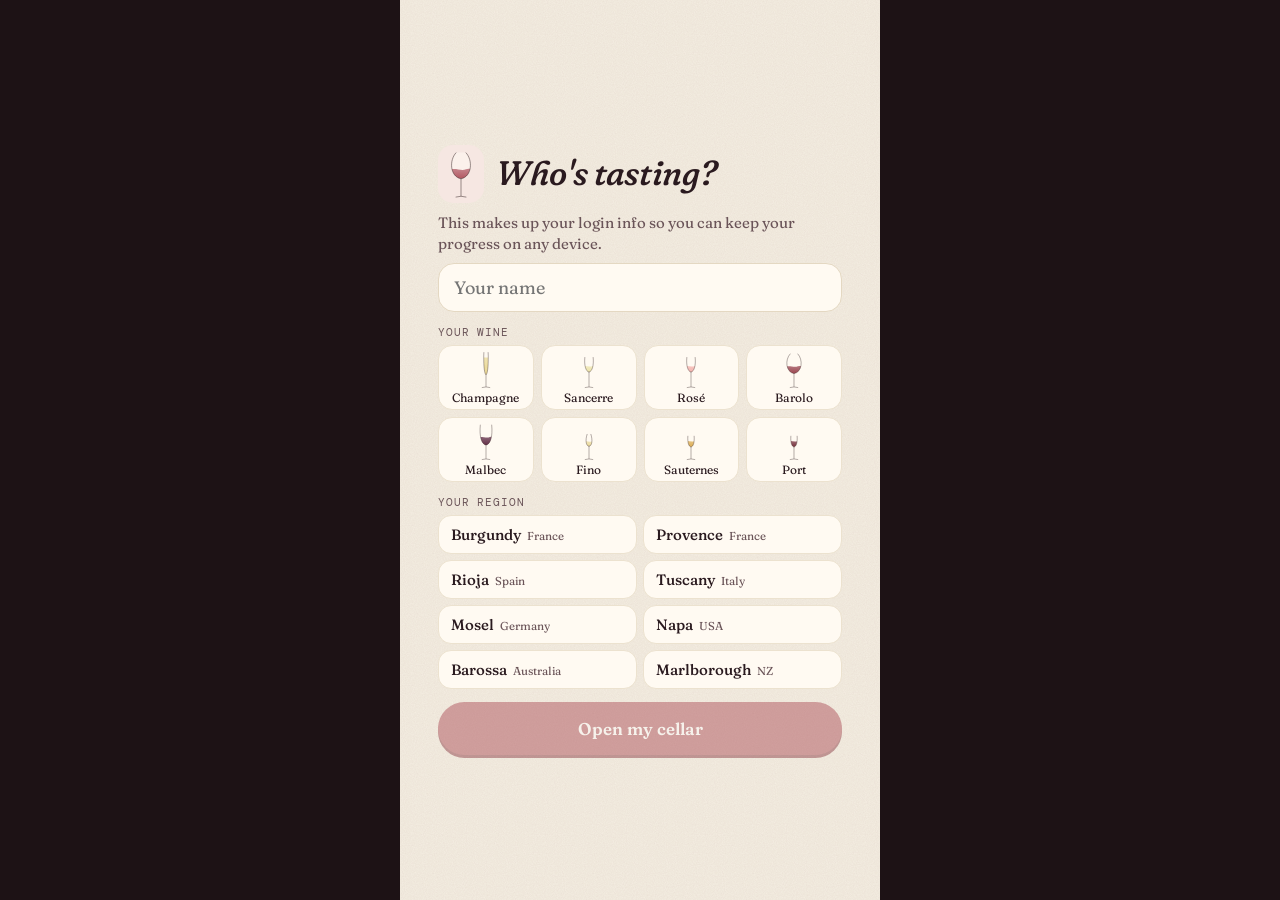
==== commit 4f9aa012: "Maps in lessons, geography questions, and lesson summaries - geo.js: detailed maps of Bordeaux (Left" ====
--- a/index.html
+++ b/index.html
@@ -52,8 +52,17 @@
   <script src="grapes-core.js"></script>
   <script src="grapes-med.js"></script>
   <script src="grapes-aromatic.js"></script>
+  <script src="grapes-reds.js"></script>
+  <script src="grapes-beaten.js"></script>
+  <script src="regions-1.js"></script>
+  <script src="regions-2.js"></script>
+  <script src="regions-3.js"></script>
+  <script src="regions-4.js"></script>
+  <script src="regions-5.js"></script>
   <script src="labels.js"></script>
   <script src="scenes.js"></script>
+  <script src="geo.js"></script>
+  <script src="cloud-config.js"></script>
   <script src="app.js"></script>
 </body>
 </html>
--- a/styles.css
+++ b/styles.css
@@ -781,7 +781,7 @@
 .glass-page { padding-bottom: calc(110px + var(--safe-bot)); }
 .glass-page.noted { padding-bottom: calc(130px + var(--safe-bot)); }
 .lv { white-space: nowrap; }
-.bar-row { grid-template-columns: 78px 1fr auto; }
+
 
 /* ---------- fixed-height app shell: content scrolls inside, the tab bar never moves ---------- */
 html, body { height: 100%; overflow: hidden; overscroll-behavior: none; }
@@ -790,3 +790,350 @@
 .home { overflow: hidden; }
 .tabbar { position: absolute; }
 .lnav { background: linear-gradient(transparent, var(--paper) 30%); }
+
+/* ---------- Meters: fill = how much (empty = Dry / Low, full = High) ---------- */
+.bar-row { display: grid; grid-template-columns: 80px 1fr 108px; align-items: center; gap: 12px; }
+.bar-row .lv { font-size: 13.5px; text-align: right; white-space: normal; line-height: 1.2; }
+.meter { position: relative; display: block; height: 10px; border-radius: 5px; overflow: visible;
+  background: #efe5d3 repeating-linear-gradient(90deg, transparent 0 calc(25% - 1px), rgba(255,250,242,.95) calc(25% - 1px) 25%); }
+.meter i { position: absolute; top: 0; bottom: 0; border-radius: 5px; }
+.meter .m-solid { left: 0; background: color-mix(in srgb, var(--fw, #b0733a) 55%, #9a6233); }
+.meter .m-range { background: repeating-linear-gradient(135deg, color-mix(in srgb, var(--fw, #b0733a) 45%, #c99a6a) 0 4px, color-mix(in srgb, var(--fw, #b0733a) 20%, #efe5d3) 4px 8px); border-radius: 0 5px 5px 0; }
+.meter em { position: absolute; top: 50%; width: 16px; height: 16px; margin: -8px 0 0 -8px; border-radius: 50%; background: var(--ink); border: 3px solid #fffaf2; box-shadow: 0 1px 4px rgba(0,0,0,.3); }
+
+/* ---------- Today's glass: the tasting sheet ---------- */
+.glass-page.noted { justify-content: flex-start; padding: calc(18px + var(--safe-top)) 16px calc(112px + var(--safe-bot)); }
+.glass-sheet { width: 100%; max-width: 440px; margin: auto 0; display: flex; flex-direction: column; gap: 14px; animation: rise .3s ease-out; }
+.gs-head { display: flex; align-items: center; gap: 14px; }
+.gs-glass { flex: none; width: 44px; height: 62px; display: grid; place-items: center; border-radius: 16px; background: color-mix(in srgb, var(--fw) 14%, #fffaf2); }
+.gs-glass svg { width: 28px; }
+.gs-name { margin: 0; font-size: 30px; line-height: 1.05; font-weight: 500; font-style: italic; font-variation-settings: 'SOFT' 100, 'WONK' 1; }
+.gs-sub { margin: 4px 0 0; font-size: 14px; color: var(--ink-soft); }
+.gs-steps { display: grid; grid-template-columns: repeat(3, 1fr); gap: 6px; list-style: none; margin: 2px 0 0; padding: 0; }
+.gs-steps li { font-family: var(--mono, monospace); font-size: 10px; letter-spacing: .08em; text-transform: uppercase; color: var(--ink-soft); padding-top: 7px; border-top: 3px solid #e7dcc8; }
+.gs-steps li.past { border-color: color-mix(in srgb, var(--fw) 45%, #b0733a); }
+.gs-steps li.now { border-color: var(--ink); color: var(--ink); }
+.gs-ask { margin: 2px 0 0; font-size: 17px; line-height: 1.35; }
+.gs-body { display: flex; flex-direction: column; gap: 12px; }
+.gs-act { display: flex; }
+.gs-act .primary { flex: 1; }
+.gs-card { padding: 14px 16px; border-radius: 18px; background: #fffaf2; border: 1px solid #ece2cf; box-shadow: 0 1px 0 rgba(255,255,255,.7) inset, 0 6px 18px -12px rgba(60,30,20,.25); }
+.gs-h { display: flex; justify-content: space-between; margin: 0 0 12px; font-family: var(--mono, monospace); font-size: 11px; letter-spacing: .1em; text-transform: uppercase; font-weight: 400; color: var(--ink-soft); }
+.gs-h span { color: var(--ink); font-size: 13px; }
+.gs-text { margin: 0; font-size: 15.5px; line-height: 1.45; }
+.gs-key { display: flex; align-items: center; flex-wrap: wrap; gap: 4px 6px; margin: 12px 0 0; font-size: 12px; color: var(--ink-soft); }
+.gs-key i { display: inline-block; width: 16px; height: 9px; border-radius: 5px; margin-left: 8px; }
+.gs-key i:first-child { margin-left: 0; }
+.gs-key .k-fill { background: color-mix(in srgb, var(--fw) 55%, #9a6233); }
+.gs-key .k-dot { width: 11px; height: 11px; border-radius: 50%; background: var(--ink); }
+.gs-key .k-hit { background: #e1ecd2; border: 1px solid #7c9a4e; }
+.gs-key .k-miss { border: 1px dashed #7c9a4e; }
+.gs-key .k-wrong { background: #f5d9d6; border: 1px solid #b4534c; }
+
+.taste { display: grid; gap: 8px; }
+.taste-row { padding: 9px 16px 6px; border-radius: 18px; background: #fffaf2; border: 1px solid #ece2cf; }
+.taste-head { display: flex; justify-content: space-between; align-items: baseline; }
+.taste-head .mono { font-size: 11px; letter-spacing: .08em; color: var(--ink-soft); }
+.taste-lv { font-size: 17px; font-weight: 500; }
+.trange { height: 36px; touch-action: pan-y; }
+.trange::-webkit-slider-runnable-track { height: 10px; border-radius: 5px; background: #efe5d3 repeating-linear-gradient(90deg, transparent 0 calc(25% - 1px), rgba(255,250,242,.95) calc(25% - 1px) 25%); }
+.trange::-moz-range-track { height: 10px; border-radius: 5px; background: #efe5d3; }
+.trange::-webkit-slider-thumb { width: 30px; height: 30px; margin-top: -10px; border-width: 3px; }
+.taste-ends { display: flex; justify-content: space-between; font-size: 10.5px; color: var(--ink-soft); margin-top: -4px; }
+
+.aroma-picks { display: flex; flex-wrap: wrap; gap: 8px; }
+.aroma { padding: 10px 16px; border-radius: 99px; font-size: 15.5px; background: #fffaf2; border: 1.5px solid #e4d8c2; color: var(--ink); transition: transform .12s, background .15s; }
+button.aroma:active { transform: scale(.96); }
+.aroma.on { background: var(--ink); color: var(--paper); border-color: var(--ink); }
+.aroma-picks.result { gap: 6px; }
+.aroma-picks.result .aroma { padding: 6px 12px; font-size: 14px; }
+.aroma.hit { background: #e1ecd2; border-color: #7c9a4e; }
+.aroma.miss { border: 1.5px dashed #7c9a4e; }
+.aroma.wrong { background: #f5d9d6; border-color: #b4534c; text-decoration: line-through; }
+.aroma.idle { opacity: .45; }
+.primary[disabled] { opacity: .4; pointer-events: none; }
+.cmp-row { grid-template-columns: 74px 1fr 84px 14px; gap: 10px; }
+.cmp-row .mono { font-size: 10px; letter-spacing: .06em; color: var(--ink-soft); }
+.cmp-row .lv { font-size: 12.5px; }
+.cmp-row .cmp-mark { font-weight: 600; text-align: center; }
+.cmp-row.ok .cmp-mark { color: #5f7d3a; } .cmp-row.near .cmp-mark { color: #b0733a; } .cmp-row.off .cmp-mark { color: #b4534c; }
+.bars.cmp { display: grid; gap: 12px; }
+
+/* Swirl: the glass moves with the finger, and the circle is drawn in a visible wine tone */
+.big-glass .glass-body { transform-box: view-box; transform-origin: 195px 440px; }
+.big-glass .bg-wine { transform-box: view-box; }
+.glass-wrap.big .swirl-ring circle { stroke: color-mix(in srgb, var(--fw) 65%, #5a3a2e); stroke-width: 3.5; }
+.gs-glass svg { width: 30px; height: 56px; }
+@keyframes rise-bubble { from { transform: translateY(0); opacity: .8; } to { transform: translateY(-120px); opacity: 0; } }
+.big-glass .bubble { animation: rise-bubble 3s linear infinite; transform-box: fill-box; }
+.big-glass .bubble:nth-of-type(2n) { animation-duration: 2.3s; animation-delay: -1s; }
+.big-glass .bubble:nth-of-type(3n) { animation-duration: 3.6s; animation-delay: -2s; }
+.glass-wrap.big { background: none; padding: 0; border-radius: 0; font-size: inherit; text-align: initial; }
+.swirl-ring circle[stroke-dasharray="0 100"] { opacity: 0; }
+
+/* Tasting: always leave room to scroll the last item clear of the floating tab bar */
+.glass-page.noted { padding-bottom: calc(150px + var(--safe-bot)); }
+.gs-after { margin-top: 2px; }
+
+/* ---------- Practice ---------- */
+.practice { padding: calc(20px + var(--safe-top)) 18px calc(150px + var(--safe-bot)); }
+.practice .tab-head h1 { margin-bottom: 14px; }
+.pr-modes { display: grid; grid-template-columns: 1fr 1fr; gap: 10px; }
+.pr-mode { display: flex; flex-direction: column; align-items: flex-start; gap: 4px; padding: 14px; border-radius: 20px; text-align: left; background: #fffaf2; border: 1.5px solid #ece2cf; color: var(--ink); transition: transform .12s; }
+.pr-mode:active { transform: scale(.98); }
+.pr-mode.on { border-color: var(--ink); box-shadow: 0 0 0 2px var(--ink) inset; }
+.pr-mode strong { font-size: 18px; font-weight: 500; font-style: italic; }
+.pr-mode small { font-size: 13px; color: var(--ink-soft); line-height: 1.3; }
+.pr-ic { width: 40px; height: 52px; display: grid; place-items: center; border-radius: 12px; background: color-mix(in srgb, var(--wine) 10%, #fffaf2); margin-bottom: 4px; }
+.pr-ic svg { width: 24px; height: 46px; }
+.pr-book { font-size: 26px; font-style: italic; color: #7c5a8a; }
+.pr-label { margin: 20px 4px 8px; color: var(--ink-soft); }
+.pr-areas { display: flex; flex-wrap: wrap; gap: 8px; }
+.pr-areas .aroma { padding: 8px 14px; font-size: 14.5px; }
+.pr-note { margin: 16px 4px 0; font-size: 14.5px; line-height: 1.45; color: var(--ink-soft); }
+.pr-len button { font-size: 14px; }
+.pr-go { width: 100%; margin-top: 22px; }
+.pr-entry { display: flex; align-items: center; gap: 14px; width: 100%; margin: 18px 0 22px; padding: 14px 16px; border-radius: 20px; text-align: left;
+  background: #fffaf2; border: 1px solid #ece2cf; color: var(--ink); box-shadow: 0 8px 22px -16px rgba(60,30,20,.35); transition: transform .12s; }
+.pr-entry:active { transform: scale(.985); }
+.pr-entry-ic { flex: none; width: 40px; height: 40px; display: grid; place-items: center; border-radius: 50%; font-size: 20px; color: #fffaf2; background: var(--wine, #a8434e); }
+.pr-entry-txt { flex: 1; display: flex; flex-direction: column; gap: 2px; }
+.pr-entry-txt strong { font-size: 17px; font-weight: 500; }
+.pr-entry-txt small { font-size: 13.5px; color: var(--ink-soft); }
+.pr-entry-go { flex: none; font-size: 26px; line-height: 1; color: var(--ink-soft); }
+
+/* ---------- Checkpoints ---------- */
+.cp-badge { width: 46px; height: 46px; flex: none; }
+.cp-line { display: flex; align-items: center; gap: 12px; width: 100%; margin: 10px 0 4px; padding: 10px 12px; border-radius: 16px; text-align: left; background: color-mix(in srgb, var(--fw, #a8434e) 6%, #fffaf2); border: 1.5px dashed #e0d3bb; color: var(--ink); }
+.cp-line.ready { border-style: solid; border-color: var(--ink); }
+.cp-line.done { border-style: solid; border-color: #b9cf9a; background: #f1f6e8; }
+.cp-line.locked { opacity: .65; }
+.cp-line span { display: flex; flex-direction: column; gap: 2px; }
+.cp-line strong { font-size: 16px; font-weight: 500; }
+.cp-line small { font-size: 13px; color: var(--ink-soft); }
+.cp-shelf { display: flex; flex-wrap: wrap; gap: 8px 4px; margin-bottom: 8px; }
+.cp-tile { width: 78px; display: flex; flex-direction: column; align-items: center; gap: 2px; padding: 4px 0; color: var(--ink-soft); font-size: 12.5px; text-align: center; }
+.cp-tile .cp-badge { width: 58px; height: 58px; }
+.cp-tile.on { color: var(--ink); }
+.cp-hint { flex-basis: 100%; margin: 4px 4px 0; font-size: 14px; color: var(--ink-soft); }
+.cp-pass { display: flex; align-items: center; gap: 12px; text-align: left; }
+.cp-pass .cp-badge { width: 64px; height: 64px; }
+.node.checkpoint.done .node-btn { background: #e1ecd2; border-color: #7c9a4e; color: #4e6b2c; }
+
+/* ---------- Journey: tappable regions + region sheet ---------- */
+.spot-hit { cursor: pointer; }
+.region-card .rc-top { display: flex; gap: 14px; align-items: center; margin: 4px 30px 14px 0; }
+.rc-pc { flex: none; width: 84px; height: 112px; border-radius: 14px; overflow: hidden; display: grid; place-items: center; background: #efe5d3; box-shadow: 0 6px 16px -10px rgba(60,30,20,.4); }
+.rc-pc svg { width: 100%; height: 100%; }
+.rc-pc.locked i { font-style: normal; font-size: 28px; color: #b5a48c; }
+.region-card h2 { margin: 2px 0 4px; }
+.rc-prog { color: var(--ink-soft); font-size: 10.5px; line-height: 1.5; }
+.rc-list { margin: 0 0 14px; }
+.rc-actions { display: grid; gap: 8px; }
+.rc-actions .opt { text-align: center; }
+.rc-actions .cp-row { display: flex; align-items: center; justify-content: center; gap: 10px; }
+.rc-actions .cp-row .cp-badge { width: 34px; height: 34px; }
+.rc-actions { margin-bottom: 14px; }
+
+/* From your cellar: the active tasting inside lessons and cellar reviews */
+.rtaste { display: flex; flex-direction: column; gap: 12px; }
+.rt-head { display: flex; align-items: center; gap: 12px; }
+.rt-head .r-bottle { flex: none; width: 40px; }
+.rt-head .r-bottle .bottle { width: 40px; }
+.rt-ask { margin: 2px 0 0; font-size: 16px; }
+.rt-ask.small { font-size: 15px; margin-top: 4px; color: var(--ink-soft); }
+.taste.compact { gap: 6px; }
+.taste.compact .taste-row { padding: 6px 14px 4px; }
+.taste.compact .trange { height: 32px; }
+.rtaste .aroma { padding: 8px 13px; font-size: 14.5px; }
+.rtaste { text-align: left; }
+.rtaste .rt-head { justify-content: flex-start; padding: 6px 4px; }
+.rtaste .rt-head .r-bottle { width: 34px; height: auto; margin: 0; }
+.rtaste .rt-head .r-bottle svg { width: 34px !important; height: auto !important; }
+.rtaste .rt-head .r-name { margin: 0; text-align: left; font-size: 10.5px; }
+.rtaste .rt-ask { text-align: left; }
+
+/* ---------- Who's tasting? ---------- */
+.welcome { height: 100dvh; overflow-y: auto; -webkit-overflow-scrolling: touch; display: flex; flex-direction: column; gap: 9px; max-width: 440px; margin: 0 auto; padding: calc(14px + var(--safe-top)) 18px calc(14px + var(--safe-bot)); }
+.welcome > :first-child { margin-top: auto; }
+.welcome > :last-child { margin-bottom: auto; }
+.w-head { display: flex; align-items: center; gap: 12px; }
+.wl-glass { flex: none; width: 46px; height: 58px; display: grid; place-items: center; border-radius: 15px; background: #f6e7e2; }
+.wl-glass svg { width: 24px; height: 50px; }
+.welcome h1 { margin: 0; font-size: 34px; line-height: 1.05; font-weight: 500; font-style: italic; font-variation-settings: 'SOFT' 100, 'WONK' 1; }
+.w-sub { margin: 0; font-size: 15px; line-height: 1.4; color: var(--ink-soft); }
+.w-input { width: 100%; padding: 12px 15px; border-radius: 16px; border: 1.5px solid #e4d8c2; background: #fffaf2; font: inherit; font-size: 18px; color: var(--ink); }
+.w-input:focus { outline: none; border-color: var(--ink); }
+.w-step { margin: 4px 0 -3px; color: var(--ink-soft); }
+.w-wines { display: grid; grid-template-columns: repeat(4, 1fr); gap: 7px; }
+.w-wine { display: flex; flex-direction: column; align-items: center; gap: 1px; padding: 5px 2px 4px; border-radius: 14px; background: #fffaf2; border: 1.5px solid #ece2cf; color: var(--ink); }
+.w-wine svg { width: 20px; height: 38px; }
+.w-wine span { font-size: 12px; }
+.w-places { display: grid; grid-template-columns: 1fr 1fr; gap: 6px; }
+.w-place { display: flex; align-items: baseline; gap: 6px; padding: 9px 12px; border-radius: 13px; white-space: nowrap; overflow: hidden; background: #fffaf2; border: 1.5px solid #ece2cf; color: var(--ink); text-align: left; }
+.w-place strong { font-size: 15px; font-weight: 500; }
+.w-place small { font-size: 11.5px; color: var(--ink-soft); overflow: hidden; text-overflow: ellipsis; }
+.w-wine.on, .w-place.on { border-color: #a8434e; background: #f6e7e2; box-shadow: 0 0 0 2px #a8434e inset; }
+.welcome .primary:disabled { opacity: .45; }
+.welcome .primary { margin-top: 4px; }
+.welcome .link-btn { align-self: center; }
+.ci-glass svg { width: 22px; height: 44px; display: block; }
+.w-err { margin: 0; font-size: 14.5px; color: #a8434e; }
+.welcome .primary { width: 100%; }
+.cellar-id { display: flex; justify-content: flex-start; align-items: center; gap: 10px; padding: 12px 14px; border-radius: 14px; background: #fffaf2; border: 1px solid #ece2cf; }
+.cellar-id div { display: flex; flex-direction: column; gap: 3px; }
+.cellar-id .mono { font-size: 12px; text-transform: none; letter-spacing: .02em; }
+.cellar-id .link-btn { margin: 0; }
+
+/* How well you know a wine */
+.know { display: flex; align-items: center; gap: 4px; }
+.know-bar { position: relative; width: 34px; height: 4px; border-radius: 3px; background: #e8dccb; overflow: hidden; }
+.know-bar i { position: absolute; inset: 0 auto 0 0; border-radius: 3px; background: var(--fw, #a8434e); background: #a8434e; }
+.know .mono { font-size: 9px; }
+.know.know-wide .know-bar { width: 100%; height: 8px; border-radius: 5px; }
+.know.know-wide { width: 100%; }
+.know-line { display: flex; flex-direction: column; gap: 6px; margin: 2px 0 14px; padding: 12px 14px; border-radius: 14px; background: #fffaf2; border: 1px solid #ece2cf; }
+.know-top { display: flex; justify-content: space-between; align-items: baseline; gap: 10px; }
+.know-top .mono { color: var(--ink-soft); font-size: 11px; }
+.know-top b { font-weight: 500; font-size: 15px; }
+.legend span { white-space: nowrap; }
+.lg-know { margin-left: auto; color: var(--ink); }
+
+/* Redacted label */
+.redact-q .wine-label { transform: rotate(-1deg); margin: 4px auto 14px; }
+.redact-q .lbl-border { gap: 8px; padding: 18px 12px; }
+.redact-q .term { border-bottom: 0; }
+.redact-q .term.small { font-size: 10.5px; line-height: 1.5; }
+.redact-q .term:not(.small):not(.big) { font-size: 14px; letter-spacing: .01em; line-height: 1.4; }
+.redact { color: #2a1a1f; letter-spacing: -.12em; font-family: var(--mono); }
+.term.blank { min-width: 90px; padding: 2px 10px; border-radius: 8px; background: #efe4d0; color: var(--ink-soft); border: 1.5px dashed #c9b48e; }
+.term.blank i { font-style: normal; font-family: var(--mono); font-size: 12px; }
+.term.blank.big { min-width: 160px; min-height: 1.2em; }
+.term.blank.now { border-color: #a8434e; background: #f6e7e2; color: #a8434e; }
+.term.blank.filled { border-style: solid; color: var(--ink); }
+.term.blank.filled.ok { background: #e5efcf; border-color: #7f9a45; }
+.term.blank.filled.bad { background: #f5d6d2; border-color: #a8443a; }
+.redact-q .chain-q .mono { display: block; font-size: 11px; color: var(--ink-soft); margin-bottom: 2px; }
+
+/* Journey: profile button */
+.j-head { position: relative; }
+.j-profile { position: absolute; right: 0; top: 50%; transform: translateY(-50%); color: var(--ink-soft); opacity: .7; }
+/* Profile */
+.pf-head { display: flex; align-items: center; justify-content: space-between; margin: 0 -6px; color: var(--ink-soft); }
+.pf-gap { width: 40px; }
+.pf-hero { display: flex; flex-direction: column; align-items: center; gap: 8px; margin: 4px 0 18px; }
+.pf-botty { width: 150px; height: 150px; display: grid; place-items: center; border-radius: 50%; background: radial-gradient(circle at 50% 45%, #fffaf2 0 55%, #f3e6d6 100%); box-shadow: inset 0 0 0 1px #ece2cf; }
+.botty.big { width: 118px; height: 118px; }
+.pf-hero h1 { margin: 6px 0 0; font-size: 32px; font-weight: 500; font-style: italic; font-variation-settings: 'SOFT' 100, 'WONK' 1; }
+.pf-name { margin-top: 6px; width: 70%; text-align: center; padding: 8px 12px; border: 0; border-bottom: 1.5px dashed #d6c6ab; background: transparent; font: inherit; font-size: 26px; font-style: italic; color: var(--ink); }
+.pf-name:focus { outline: none; border-bottom-color: #a8434e; }
+.pf-login { display: flex; gap: 8px; }
+.pf-chip { display: flex; align-items: center; gap: 8px; padding: 7px 13px 7px 10px; border-radius: 14px; background: #fffaf2; border: 1px solid #ece2cf; font-size: 15px; }
+.pf-chip > span { display: flex; flex-direction: column; line-height: 1.15; }
+.pf-chip small.mono { font-size: 9.5px; color: var(--ink-soft); }
+.pf-chip svg { width: 16px; height: 34px; }
+.pf-country { font-size: 11.5px; color: var(--ink-soft); align-self: flex-end; }
+.pf-stats { display: grid; grid-template-columns: repeat(4, 1fr); gap: 6px; margin-bottom: 22px; padding: 12px 6px; border-radius: 18px; background: #fffaf2; border: 1px solid #ece2cf; text-align: center; }
+.pf-stats b { display: block; font-size: 22px; font-weight: 500; }
+.pf-stats span { font-size: 11.5px; color: var(--ink-soft); }
+.pf-slot { margin: 14px 2px 8px; color: var(--ink-soft); }
+.pf-items { display: grid; grid-template-columns: repeat(4, 1fr); gap: 8px; }
+.pf-item { position: relative; display: flex; flex-direction: column; align-items: center; gap: 2px; padding: 8px 2px 7px; border-radius: 16px; background: #fffaf2; border: 1.5px solid #ece2cf; color: var(--ink); }
+.pf-item .botty.mini { width: 46px; height: 46px; animation: none; }
+.pf-item small { font-size: 11.5px; text-align: center; line-height: 1.15; }
+.pf-item.on { border-color: #a8434e; background: #f6e7e2; box-shadow: 0 0 0 2px #a8434e inset; }
+.pf-item.locked .botty { filter: grayscale(1); opacity: .35; }
+.pf-item.locked small { color: var(--ink-soft); }
+.pf-lock { position: absolute; top: 18px; left: 50%; transform: translateX(-50%); font-style: normal; font-size: 16px; }
+.pf-none { width: 46px; height: 46px; display: grid; place-items: center; font-size: 20px; color: var(--ink-soft); }
+.pf-hint { grid-column: 1 / -1; margin: 2px 2px 0; padding: 8px 12px; border-radius: 12px; background: #f6e7e2; color: #a8434e; font-size: 11px; text-transform: none; letter-spacing: .02em; }
+.pf-acts { margin-top: 24px; }
+.profile { padding: calc(14px + var(--safe-top)) 18px calc(110px + var(--safe-bot)); }
+.pf-stats b small { font-size: 13px; color: var(--ink-soft); font-weight: 400; }
+
+/* Analytics (admins only) */
+.an-note { margin: 0 2px 14px; font-size: 14px; color: var(--ink-soft); }
+.an-card { margin-bottom: 16px; padding: 16px; border-radius: 20px; background: #fffaf2; border: 1px solid #ece2cf; }
+.an-top { display: flex; align-items: center; gap: 12px; }
+.an-top h2 { margin: 0; font-size: 22px; font-weight: 500; }
+.an-top h2 small { font-size: 13px; color: var(--ink-soft); }
+.an-top p { margin: 2px 0 0; font-size: 10.5px; color: var(--ink-soft); text-transform: none; }
+.botty.an-botty { width: 48px; height: 48px; animation: none; }
+.an-strip { display: flex; align-items: center; gap: 3px; margin: 12px 0 10px; }
+.an-strip i { width: 12px; height: 12px; border-radius: 4px; background: #efe4d0; }
+.an-strip i.on { background: #a8434e; }
+.an-strip .mono { white-space: nowrap; margin-left: 6px; font-size: 9.5px; color: var(--ink-soft); }
+.an-rows { display: grid; gap: 7px; margin-bottom: 12px; }
+.an-row { display: grid; grid-template-columns: 64px 1fr 52px; align-items: center; gap: 8px; font-size: 14px; }
+.an-row b { font-weight: 500; text-align: right; }
+.an-row b small { font-size: 11px; color: var(--ink-soft); font-weight: 400; }
+.an-bar { height: 7px; border-radius: 4px; background: #efe4d0; overflow: hidden; }
+.an-bar i { display: block; height: 100%; border-radius: 4px; background: #7c5a8a; }
+.an-stats { margin-bottom: 8px; background: #fbf6ec; }
+.an-foot { margin: 0; font-size: 13px; color: var(--ink-soft); line-height: 1.4; }
+
+.an-time { display: grid; grid-template-columns: 1fr 1.4fr 1fr; gap: 6px; margin: 0 0 12px; text-align: center; }
+.an-time b { display: block; font-size: 17px; font-weight: 500; }
+.an-time span { font-size: 11.5px; color: var(--ink-soft); }
+.an-time-note { margin: -6px 0 10px; font-size: 12px; }
+.pf-admin { margin-top: 14px; }
+.pf-slot span { float: right; }
+.pr-areas .aroma small { opacity: .55; margin-left: 3px; font-size: .85em; }
+.pr-areas .aroma:disabled { opacity: .4; }
+
+/* Detailed region maps */
+.geo-wrap { margin: 10px 0 4px; }
+.geo-map, .geo-wrap .map-svg { display: block; width: 100%; height: auto; border-radius: 12px; }
+.geo-map { max-height: 46vh; width: auto; max-width: 100%; margin: 0 auto; }
+.gm-dot { fill: #b5a48c; }
+.gm-dot.ref { fill: #6b5a5a; }
+.gm-dot.on { fill: var(--fw, #a8434e); stroke: #fffaf2; stroke-width: 1.4; }
+.gm-dot.dim { fill: #c9b89c; }
+.gm-label { font: 9.5px var(--serif, Georgia, serif); fill: #8a7a6a; }
+.gm-label.ref { fill: #4a3a3a; font-style: italic; }
+.gm-label.on { fill: #2a1a1f; font-weight: 600; font-size: 11px; paint-order: stroke; stroke: #f8f1e0; stroke-width: 3px; }
+.gm-zone { font: italic 10.5px var(--serif, Georgia, serif); fill: #9a8a72; }
+.gm-zone.on { fill: var(--fw, #a8434e); font-weight: 600; }
+.gm-river { font: italic 8.5px var(--serif, Georgia, serif); fill: #6f97a3; }
+.gm-big { font: 600 10px var(--mono, monospace); letter-spacing: .18em; fill: #a8434e; opacity: .55; }
+.gm-big.sea { fill: #6f97a3; letter-spacing: .25em; }
+.geo-note { margin: 8px 0 0; font-size: 14px; line-height: 1.45; color: var(--ink-soft); }
+.geo-note b { color: var(--ink); font-weight: 600; }
+/* tap-the-map questions */
+.gm-pin { cursor: pointer; }
+.gm-pin-dot { fill: #fffaf2; stroke: #a8434e; stroke-width: 2; }
+.gm-pin-n { font: 700 10px var(--mono, monospace); fill: #a8434e; pointer-events: none; }
+.gm-pin.right .gm-pin-dot { fill: #7f9a45; stroke: #5d7530; }
+.gm-pin.wrong .gm-pin-dot { fill: #c0574b; stroke: #8f3a30; }
+.gm-pin.right .gm-pin-n, .gm-pin.wrong .gm-pin-n { fill: #fff; }
+.geo-wrap.mapq { margin-top: 14px; }
+
+/* Lesson summaries */
+.summary { padding: calc(14px + var(--safe-top)) 18px calc(110px + var(--safe-bot)); }
+.summary h1 { margin: 4px 0 2px; font-size: 32px; font-weight: 500; font-style: italic; font-variation-settings: 'SOFT' 100, 'WONK' 1; }
+.sm-sub { margin: 0 0 16px; color: var(--ink-soft); font-size: 16px; }
+.sm-grid { display: grid; gap: 10px; }
+.sm-tile { padding: 14px 15px; border-radius: 18px; background: #fffaf2; border: 1px solid #ece2cf; border-left: 4px solid var(--fw); }
+.sm-tile h3 { margin: 0 0 4px; font-size: 17px; font-weight: 600; }
+.sm-tile p { margin: 4px 0 0; font-size: 14.5px; line-height: 1.45; color: var(--ink-soft); }
+.sm-tile .sm-big { font-size: 19px; font-style: italic; color: var(--ink); margin: 0 0 4px; }
+.sm-tile .wine-label { transform: none; margin: 8px auto 2px; max-width: 250px; }
+.sm-tile .compare { display: grid; grid-template-columns: 1fr 1fr; gap: 8px; margin-top: 8px; font-size: 13.5px; }
+.sm-tile .compare h4 { margin: 0 0 2px; font-size: 13.5px; }
+.sm-tile .compare ul { margin: 0; padding-left: 16px; }
+.sm-layers p { margin: 3px 0 0; }
+.sm-layers .mono, .sm-try .mono { font-size: 10.5px; color: var(--fw); margin-right: 4px; }
+.sm-scale { display: flex; flex-wrap: wrap; gap: 4px 6px; align-items: baseline; margin-top: 8px; font-size: 11px; color: var(--ink-soft); }
+.sm-scale b { font-weight: 500; color: var(--ink); }
+.sm-map .geo-note { font-size: 13px; }
+.sm-wines { display: grid; grid-template-columns: 1fr 1fr; gap: 8px; }
+.sm-wine { padding: 11px; border-radius: 16px; background: #fffaf2; border: 1px solid #ece2cf; }
+.sm-wine-top { display: flex; gap: 8px; align-items: center; margin-bottom: 6px; }
+.sm-wine-top svg { width: 16px; height: 34px; flex: none; }
+.sm-wine-top strong { display: block; font-size: 14px; font-weight: 600; line-height: 1.15; }
+.sm-wine-top small { display: block; font-size: 11.5px; color: var(--ink-soft); line-height: 1.2; }
+.sm-wine .bar-row { grid-template-columns: 56px 1fr; gap: 6px; margin: 3px 0; }
+.sm-wine .bar-row .mono { font-size: 9px; }
+.sm-notes { margin: 6px 0 0; font-size: 12px; color: var(--ink-soft); }
+.sm-acts { margin-top: 20px; }
+.preview .ghost-btn.wide { width: 100%; margin-top: 8px; }
